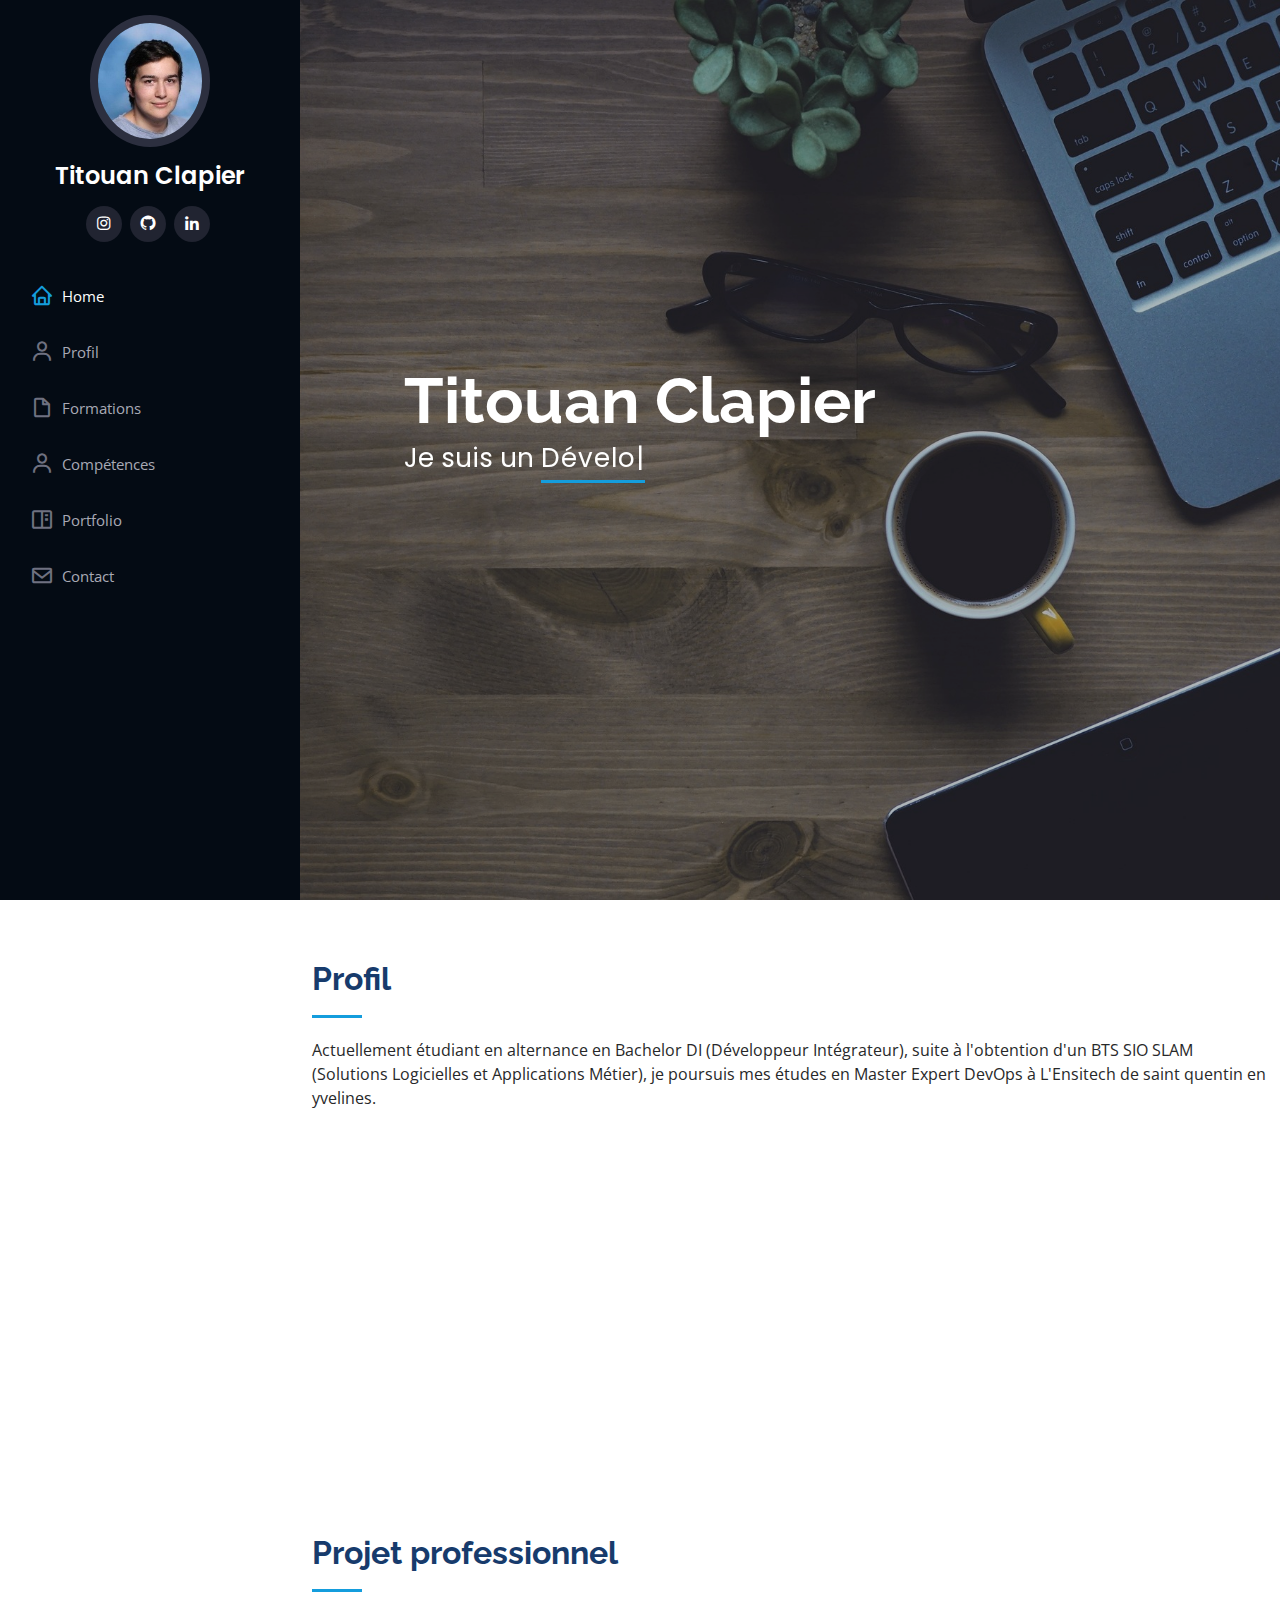
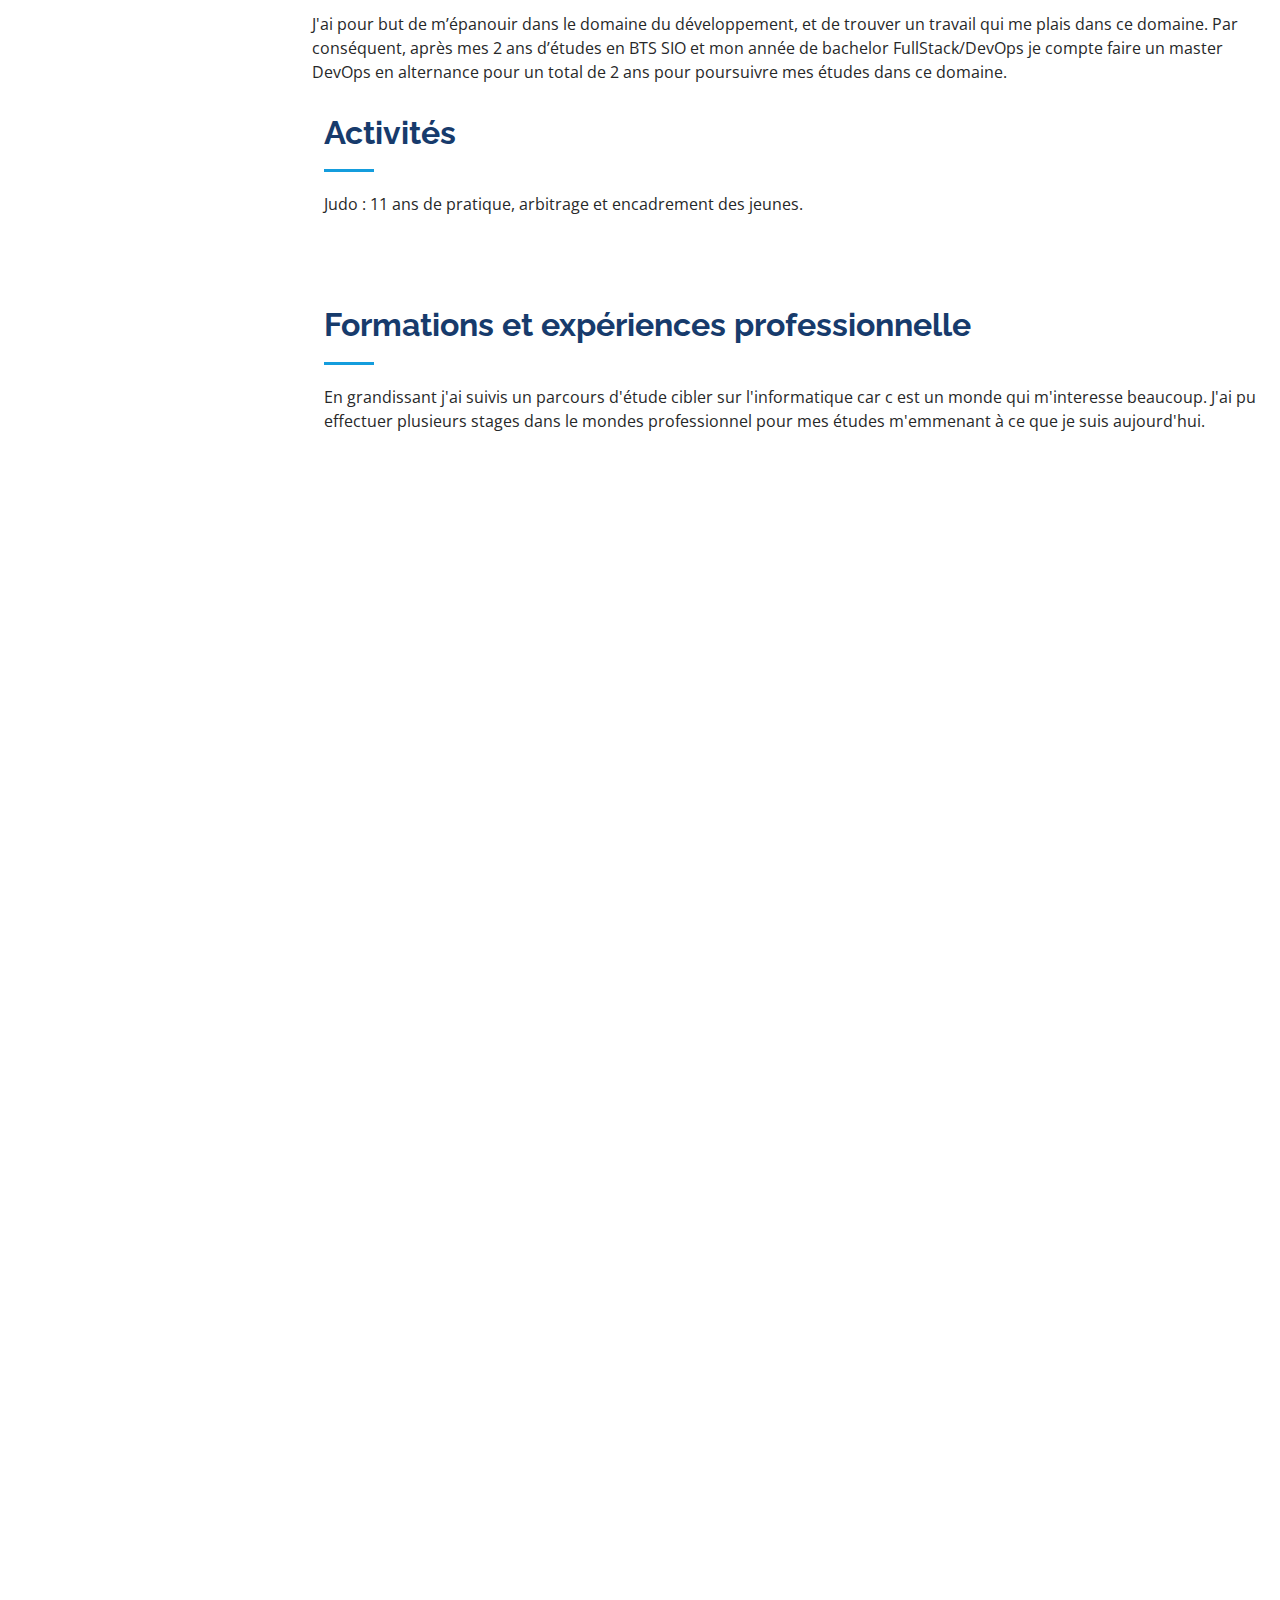
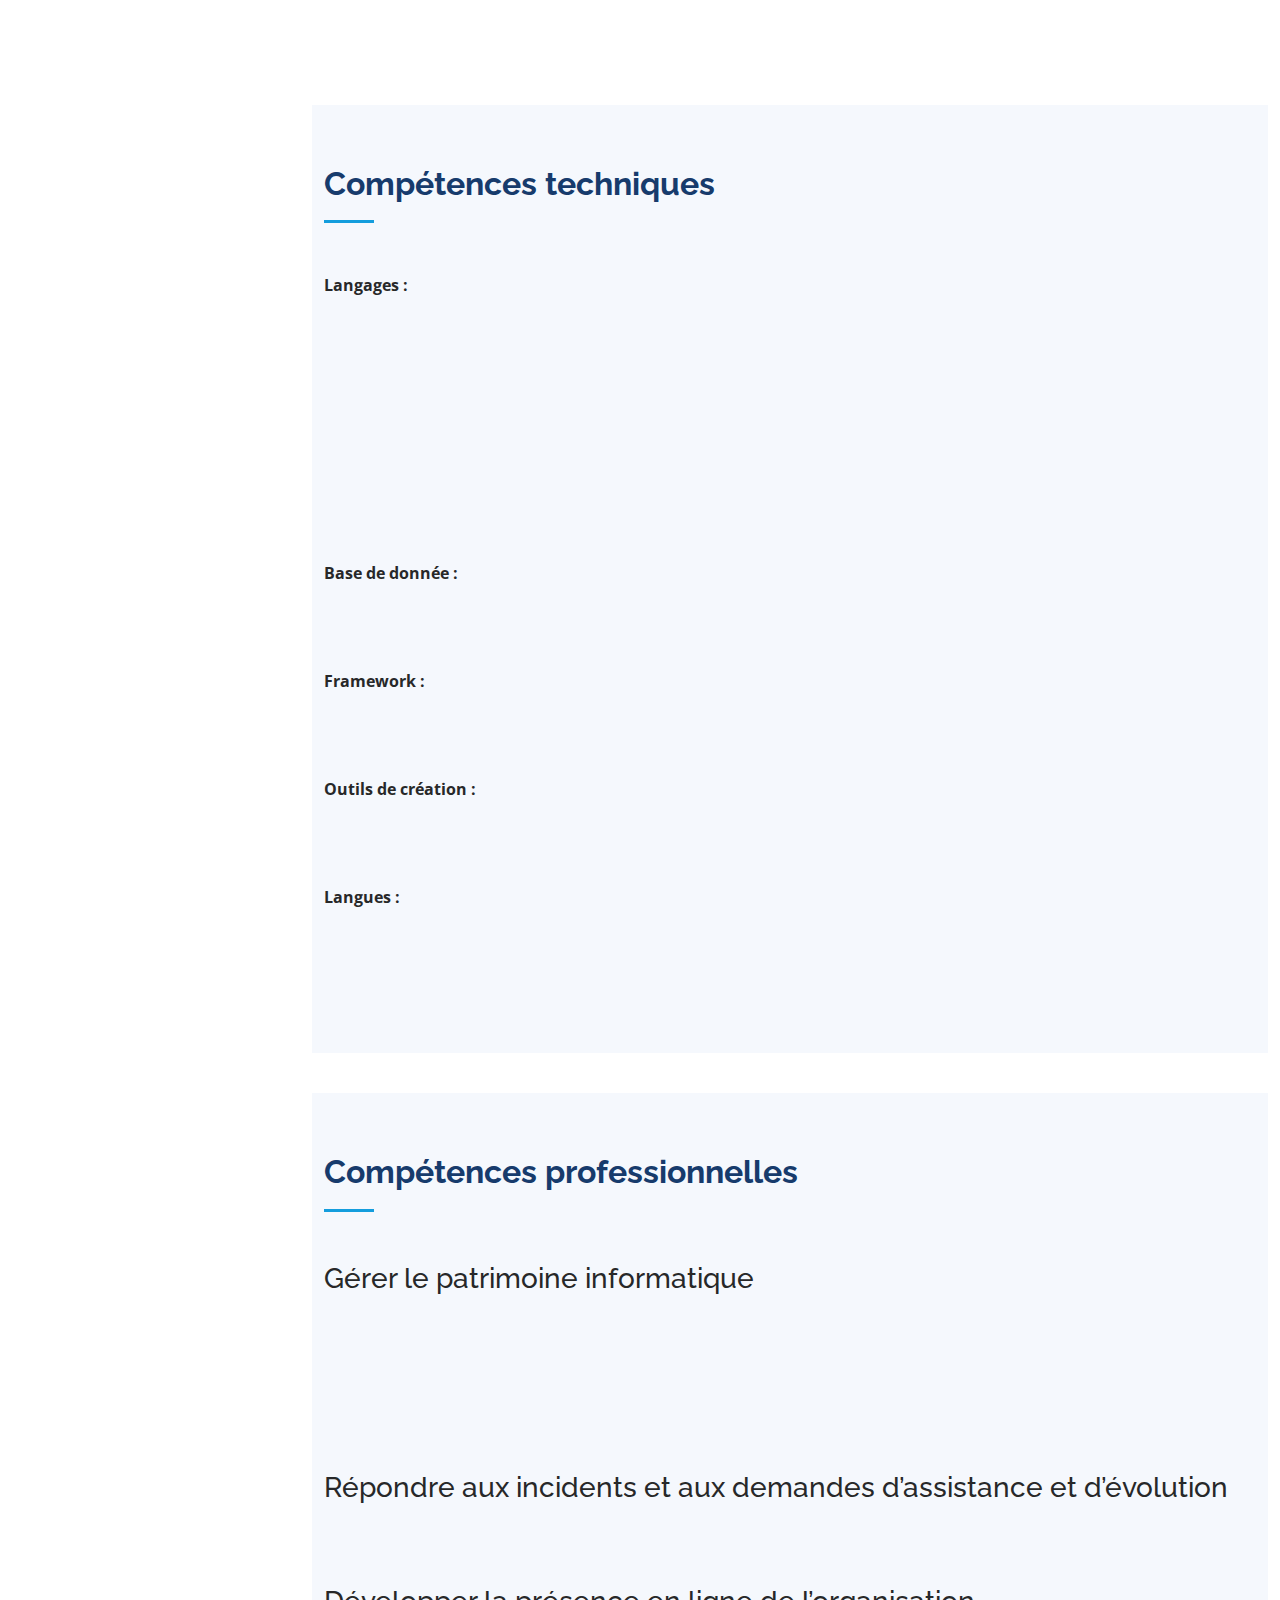
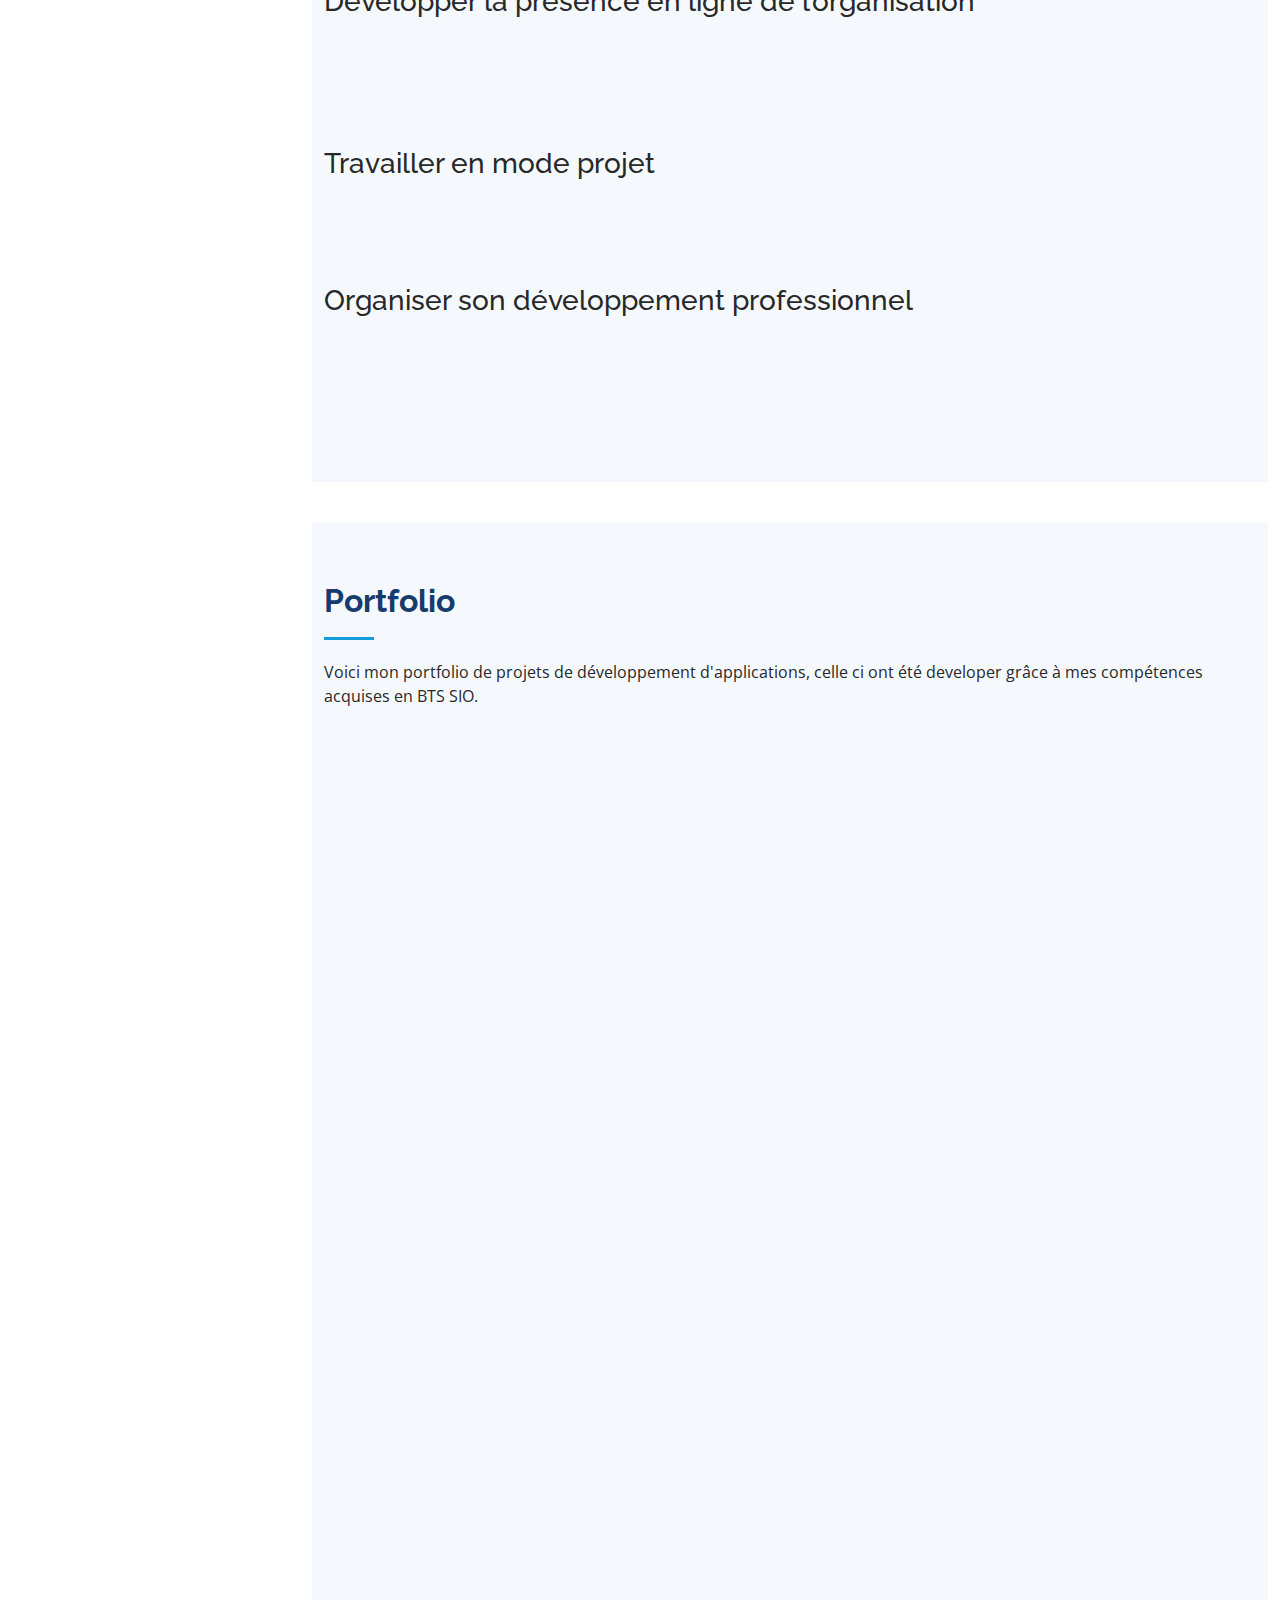
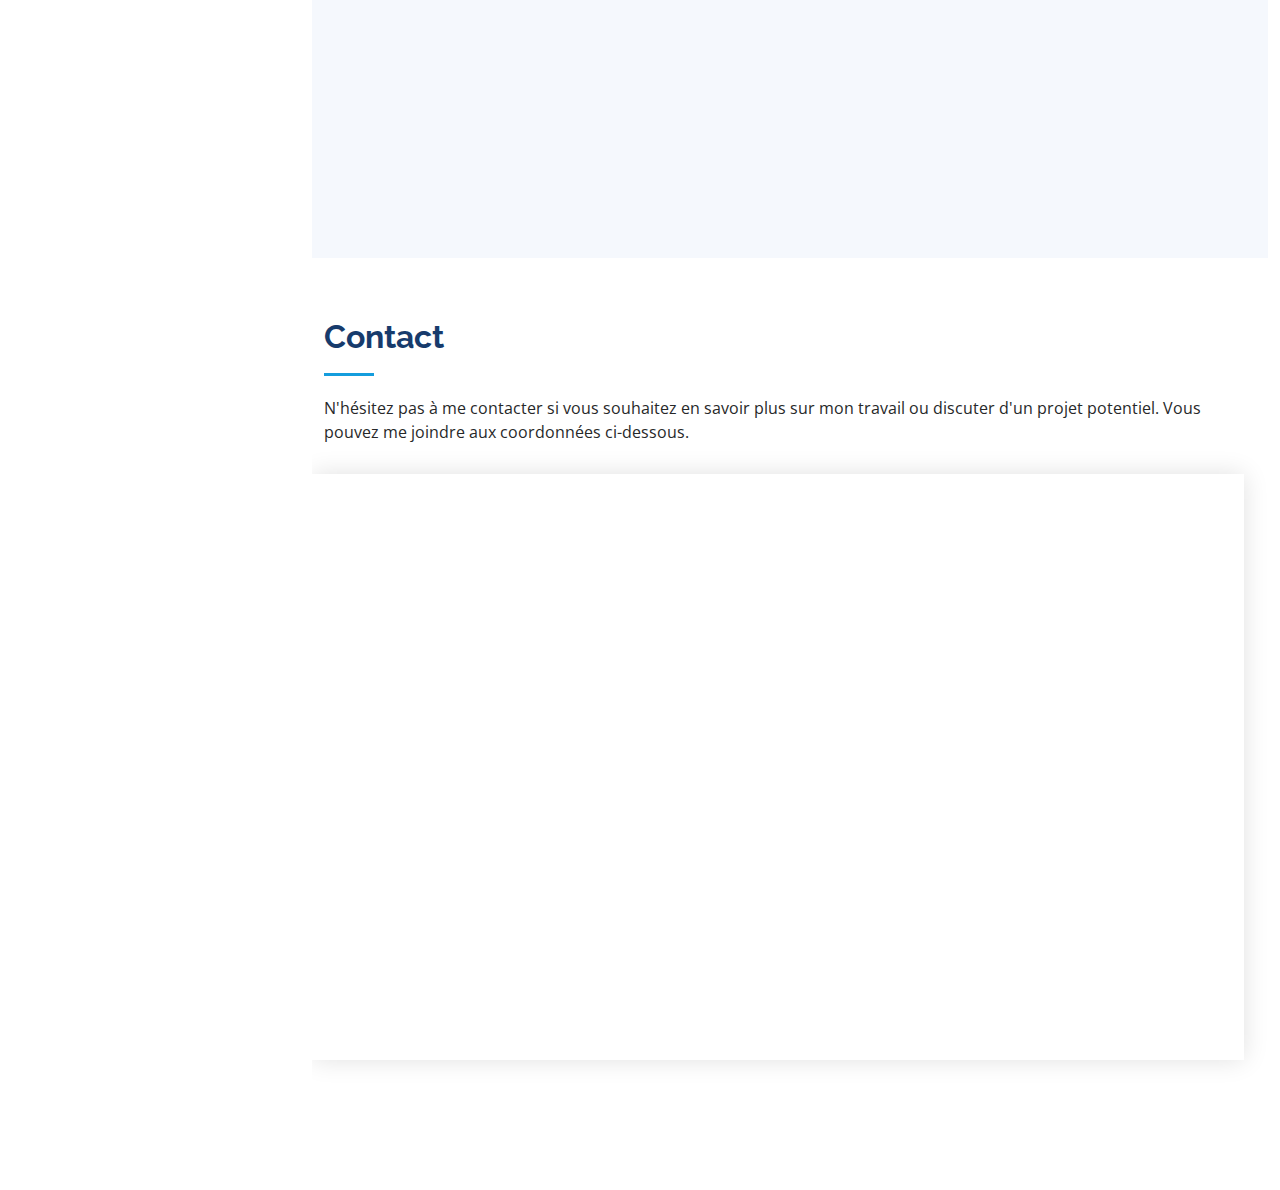
==== index.html @ 77b2ce44 "Modif 2024" ====
<!DOCTYPE html>
<html lang="en">

<head>
    <meta charset="utf-8">
    <meta content="width=device-width, initial-scale=1.0" name="viewport">

    <title>iPortfolio Bootstrap Template - Index</title>
    <meta content="" name="description">
    <meta content="" name="keywords">

    <!-- Favicons -->
    <link href="assets/img/favicon.png" rel="icon">
    <link href="assets/img/apple-touch-icon.png" rel="apple-touch-icon">

    <!-- Google Fonts -->
    <link
        href="https://fonts.googleapis.com/css?family=Open+Sans:300,300i,400,400i,600,600i,700,700i|Raleway:300,300i,400,400i,500,500i,600,600i,700,700i|Poppins:300,300i,400,400i,500,500i,600,600i,700,700i"
        rel="stylesheet">

    <!-- Vendor CSS Files -->
    <link href="assets/vendor/aos/aos.css" rel="stylesheet">
    <link href="assets/vendor/bootstrap/css/bootstrap.min.css" rel="stylesheet">
    <link href="assets/vendor/bootstrap-icons/bootstrap-icons.css" rel="stylesheet">
    <link href="assets/vendor/boxicons/css/boxicons.min.css" rel="stylesheet">
    <link href="assets/vendor/glightbox/css/glightbox.min.css" rel="stylesheet">
    <link href="assets/vendor/swiper/swiper-bundle.min.css" rel="stylesheet">

    <!-- Template Main CSS File -->
    <link href="assets/css/style.css" rel="stylesheet">

</head>

<body>

    <!-- ======= Mobile nav toggle button ======= -->
    <i class="bi bi-list mobile-nav-toggle d-xl-none"></i>

    <!-- ======= Header ======= -->
    <header id="header">
        <div class="d-flex flex-column">

            <div class="profile">
                <img src="assets/img/profile-img.jpg" alt="" class="img-fluid rounded-circle">
                <h1 class="text-light"><a href="index.html">Titouan Clapier</a></h1>
                <div class="social-links mt-3 text-center">


                    <a href="https://instagram.com/titouan_clapier?igshid=ZDdkNTZiNTM=" target="_blank"
                        class="instagram"><i class="bx bxl-instagram"></i></a>
                    <a href="https://github.com/TitouanClapier/" target="_blank" class="github"><i
                            class="bx bxl-github"></i></a>
                    <a href="https://www.linkedin.com/in/titouan-clapier-07048a220/" target="_blank" class="linkedin"><i
                            class="bx bxl-linkedin"></i></a>
                </div>
            </div>

            <nav id="navbar" class="nav-menu navbar">
                <ul>
                    <li><a href="#hero" class="nav-link scrollto active"><i class="bx bx-home"></i>
                            <span>Home</span></a></li>
                    <li><a href="#about" class="nav-link scrollto"><i class="bx bx-user"></i> <span>Profil</span></a>
                    </li>
                    <!--<li><a href="#skills" class="nav-link scrollto"><i class="bx bx-user"></i> <span>Compétences informatique</span></a>
                    </li>-->

                    <li><a href="#resume" class="nav-link scrollto"><i class="bx bx-file-blank"></i>
                            <span>Formations</span></a></li>
                    <li><a href="#skills2" class="nav-link scrollto"><i class="bx bx-user"></i>
                            <span>Compétences</span></a>
                    <li><a href="#portfolio" class="nav-link scrollto"><i class="bx bx-book-content"></i>
                            <span>Portfolio</span></a></li>

                    </li>
                    <!-- <li><a href="#services" class="nav-link scrollto"><i class="bx bx-server"></i> <span>Services</span></a></li> -->
                    <li><a href="#contact" class="nav-link scrollto"><i class="bx bx-envelope"></i>
                            <span>Contact</span></a></li>
                </ul>
            </nav><!-- .nav-menu -->
        </div>
    </header><!-- End Header -->

    <!-- ======= Hero Section ======= -->
    <section id="hero" class="d-flex flex-column justify-content-center align-items-center">
        <div class="hero-container" data-aos="fade-in">
            <h1>Titouan Clapier</h1>
            <p>Je suis un <span class="typed" data-typed-items="Développeur, Travailleur, Joueur"></span></p>
        </div>
    </section><!-- End Hero -->

    <main id="main">

        <!-- ======= About Section ======= -->
        <section id="about" class="about">
            <div class="container">

                <div class="section-title">
                    <h2>Profil</h2>
                    <p>
                        Actuellement étudiant en alternance en Bachelor DI (Développeur Intégrateur),
                        suite à l'obtention d'un BTS SIO SLAM (Solutions Logicielles et Applications Métier),
                        je poursuis mes études en Master Expert DevOps à L'Ensitech de saint quentin en yvelines.
                    </p>
                </div>

                <div class="row">
                    <div class="col-lg-4" data-aos="fade-right">
                        <img src="assets/img/profile-img.jpg" class="img-fluid" alt="" width="300" height="300">
                    </div>
                    <div class="col-lg-8 pt-4 pt-lg-0 content" data-aos="fade-left">
                        <h3>Développeur.</h3>
                        <p class="fst-italic">


                            Organisé, Assidu,
                            Passionné, Créatif,
                            Motivé

                        </p>
                        <div class="row">
                            <div class="col-lg-7">
                                <ul>
                                    <li><i class="bi bi-chevron-right"></i> <strong>Age:</strong> <span>19</span></li>
                                    <li><i class="bi bi-chevron-right"></i> <strong>Diplôme:</strong> <span>Baccalauréat
                                            General options: NSI,PC </span></li>
                                    <li><i class="bi bi-chevron-right"></i> <strong>Diplôme en formation:</strong>
                                        <span>BTS SIO option: SLAM </span>
                                    </li>
                                    <li><i class="bi bi-chevron-right"></i> <strong>Email:</strong> <a
                                            href="mailto:titouan@clapier.com">titouan@clapier.com</a></li>
                                    <!--<li><i class="bi bi-chevron-right"></i> <strong>Freelance:</strong> <span>Available</span></li>-->
                                </ul>
                            </div>
                        </div>
                    </div>
                </div>

            </div>
        </section><!-- End About Section -->

        <div class="container">

            <div class="section-title">
                <h2>Projet professionnel</h2>
                <p>
                    J'ai pour but de m’épanouir dans
                    le domaine du développement, et de trouver un travail qui me plais dans ce domaine.
                    Par conséquent,
                    après mes 2 ans d’études en BTS SIO et mon année de bachelor FullStack/DevOps
                    je compte faire un master DevOps
                    en alternance pour un total de 2 ans pour poursuivre mes études dans ce domaine.
                </p>
            </div>

            <div class="container">

                <div class="section-title">
                    <h2>Activités</h2>
                    <p>
                        Judo : 11 ans de pratique, arbitrage et encadrement des jeunes. <br>
                        <!--Jeux-Vidéos : 12 ans de pratique.-->
                    </p>
                </div>

            </div>

            <!-- ======= Resume Section ======= -->
            <section id="resume" class="resume">
                <div class="container">

                    <div class="section-title">
                        <h2>Formations et expériences professionnelle</h2>
                        <p>En grandissant j'ai suivis un parcours d'étude cibler sur l'informatique car c est un
                            monde qui m'interesse beaucoup. J'ai pu effectuer
                            plusieurs stages dans le mondes professionnel pour mes études m'emmenant à ce que je
                            suis
                            aujourd'hui.</p>
                    </div>

                    <div class="row">
                        <div class="col-lg-6" data-aos="fade-up">

                            <h3 class="resume-title">Formation</h3>
                            <div class="resume-item">
                                <h4>BAC Général </h4>
                                <h5>Septembre 2019 / Juin 2021</h5>
                                <p><em>Lycée de Villaroy, Guyancourt, Yvelines</em></p>
                                <p>
                                    Spécialités:<br>
                                    Numérique et Science de l’Informatique<br>
                                    Physique-Chimie<br>
                                    Mathématiques
                                </p>
                            </div>
                            <div class="resume-item">
                                <h4>BTS SIO Services informatiques aux organisations </h4>
                                <h5>2eme année, Septembre 2021 / Juin 2023</h5>
                                <p><em>Lycée Fulbert, Chartres</em></p>
                                <p>
                                    Option SLAM solutions logicielles et applications métiers
                                    <br> Développement d’applications
                                    <br> Maintenance de programmes applicatifs
                                    <br> Gestion de projet
                                </p>
                            </div>

                            <div class="resume-item">
                                <h4>Bachelor DI (développeur integrateur)</h4>
                                <h5>Septembre 2023 / Juin 2024</h5>
                                <p><em>Ensitech, saint quentin en yvelines</em></p>
                                <p>
                                    Option FullStack et DevOps
                                    <br>Développement d’applications orientées objet
                                    <br>Conception et modélisation de données
                                    <br>Architecture logicielle
                                    <br>Support et maintenance
                                    <br>Gestion de projet (méthode agile/Scrum)
                                    <br>Gestion collaborative (Git)
                                </p>
                            </div>

                            <div class="resume-item">
                                <h4>Certification PIX </h4>
                                <h5>11 Juin 2021</h5>
                                <p>Compétence numérique niveaux lycée, score : 227.</p>
                                <h5>3 mars 2023</h5>
                                <p>Compétence numérique niveaux BTS, score : 441.</p>
                            </div>

                            <div class="resume-item">
                                <h4>TOEIC </h4>
                                <h5>Mai 2023</h5>
                                <p>Niveau B1, score : 625.</p>
                            </div>
                        </div>
                        <div class="col-lg-6" data-aos="fade-up" data-aos-delay="100">
                            <h3 class="resume-title">Experience professionnel</h3>
                            <div class="resume-item">
                                <h4>Antéor</h4>
                                <h5>
                                    Informatique industrielle — Technicien
                                    juin/juillet 2018, Juin/Juillet 2019, Juin / Août 2021
                                </h5>

                                <ul>
                                    <li>Assemblage et maintenance d’ordinateurs industriels</li>
                                    <li>Installation/flashage de système d'exploitation</li>
                                    <li>Réception et expédition de marchandises, gestion de stocks</li>
                                </ul>
                            </div>

                            <div class="resume-item">
                                <h4>Rubbix</h4>
                                <h5>Agence digitale — Stagiaire, Juin / Juillet 2022 </h5>

                                <ul>
                                    <li>Création de site vitrines sous WordPress</li>
                                    <li>Création de sites d'e-commerces avec PrestaShop</li>
                                </ul>
                            </div>
                            <div class="resume-item">
                                <h4>Conseil dept. d’Eure-et-Loir</h4>
                                <h5>DSI — Stagiaire, Janvier / Février 2023</h5>
                                <ul>
                                    <li>
                                        Développement d’une application PHP/MySQL de gestion de parcs de photocopieuses
                                    </li>
                                    <li>POO avec Architecture MVC</li>
                                    <li>Utilisation de BootStrap / Symfony - Twig</li>
                                </ul>
                            </div>
                            <div class="resume-item">
                                <h4>Arkance systems</h4>
                                <h5>Développeur - Alternant, Septembre / Août 2023/2024</h5>
                                <ul>
                                    <li>Gestion et versionnage de projet via Azure DevOps</li>
                                    <li>Mise à jour d’application/plugin métier AutoCad</li>
                                    <li>Recherche et rédaction de documentation</li>
                                    <li>Migration de bases de données</li>
                                    <li>Développement d’une application statistique utilisant les API AutoDesk pour optimiser les licences.</li>
                                    <li>Estimation des projets</li>
                                    <li>Recherche et tests de nouvelles technologies</li>
                                </ul>
                            </div>
                        </div>
                    </div>

                </div>
            </section><!-- End Resume Section -->
            <!-- ======= Skills Section ======= -->
            <section id="skills" class="skills section-bg">
                <div class="container">

                    <div class="section-title">
                        <h2>Compétences techniques</h2>
                        <p></p>
                    </div>
                    <strong>Langages :</strong> <br><br>
                    <div class="row skills-content">

                        <div class="col-lg-6" data-aos="fade-up">

                            <div class="progress">
                                <span class="skill">HTML <i class="val">85%</i></span>
                                <div class="progress-bar-wrap">
                                    <div class="progress-bar" role="progressbar" aria-valuenow="80" aria-valuemin="0"
                                        aria-valuemax="100">
                                    </div>
                                </div>
                            </div>

                            <div class="progress">
                                <span class="skill">CSS <i class="val">70%</i></span>
                                <div class="progress-bar-wrap">
                                    <div class="progress-bar" role="progressbar" aria-valuenow="70" aria-valuemin="0"
                                        aria-valuemax="100">
                                    </div>
                                </div>
                            </div>

                            <div class="progress">
                                <span class="skill">JavaScript <i class="val">65%</i></span>
                                <div class="progress-bar-wrap">
                                    <div class="progress-bar" role="progressbar" aria-valuenow="65" aria-valuemin="0"
                                        aria-valuemax="100">
                                    </div>
                                </div>
                            </div>

                            <div class="progress">
                                <span class="skill">Java <i class="val">55%</i></span>
                                <div class="progress-bar-wrap">
                                    <div class="progress-bar" role="progressbar" aria-valuenow="55" aria-valuemin="0"
                                        aria-valuemax="100">
                                    </div>
                                </div>
                            </div>

                        </div>

                        <div class="col-lg-6" data-aos="fade-up" data-aos-delay="100">

                            <div class="progress">
                                <span class="skill">PHP <i class="val">85%</i></span>
                                <div class="progress-bar-wrap">
                                    <div class="progress-bar" role="progressbar" aria-valuenow="85" aria-valuemin="0"
                                        aria-valuemax="100">
                                    </div>
                                </div>
                            </div>

                            <div class="progress">
                                <span class="skill">C# <i class="val">70%</i></span>
                                <div class="progress-bar-wrap">
                                    <div class="progress-bar" role="progressbar" aria-valuenow="70" aria-valuemin="0"
                                        aria-valuemax="100">
                                    </div>
                                </div>
                            </div>

                            <div class="progress">
                                <span class="skill">Python <i class="val">75%</i></span>
                                <div class="progress-bar-wrap">
                                    <div class="progress-bar" role="progressbar" aria-valuenow="75" aria-valuemin="0"
                                        aria-valuemax="100">
                                    </div>
                                </div>
                            </div>

                        </div>

                    </div>
                    <strong>Base de donnée :</strong> <br><br>
                    <div class="row skills-content">

                        <div class="col-lg-6" data-aos="fade-up">

                            <div class="progress">
                                <span class="skill">SQL <i class="val">85%</i></span>
                                <div class="progress-bar-wrap">
                                    <div class="progress-bar" role="progressbar" aria-valuenow="85" aria-valuemin="0"
                                        aria-valuemax="100">
                                    </div>
                                </div>
                            </div>
                        </div>

                    </div>
                    <strong>Framework : </strong><br><br>

                    <div class="row skills-content">

                        <div class="col-lg-6" data-aos="fade-up">
                            <div class="progress">
                                <span class="skill">Symfony <i class="val">65%</i></span>
                                <div class="progress-bar-wrap">
                                    <div class="progress-bar" role="progressbar" aria-valuenow=" 65" aria-valuemin="0"
                                        aria-valuemax="100">
                                    </div>
                                </div>
                            </div>

                        </div>

                        <div class="col-lg-6" data-aos="fade-up" data-aos-delay="100">
                            <div class="progress">
                                <span class="skill">Bootstrap <i class="val">85%</i></span>
                                <div class="progress-bar-wrap">
                                    <div class="progress-bar" role="progressbar" aria-valuenow="85" aria-valuemin="0"
                                        aria-valuemax="100">
                                    </div>
                                </div>
                            </div>
                        </div>
                    </div>

                    <strong>Outils de création : </strong><br><br>

                    <div class="row skills-content">

                        <div class="col-lg-6" data-aos="fade-up">
                            <div class="progress">
                                <span class="skill">Wordpress <i class="val">75%</i></span>
                                <div class="progress-bar-wrap">
                                    <div class="progress-bar" role="progressbar" aria-valuenow="75" aria-valuemin="0"
                                        aria-valuemax="100">
                                    </div>
                                </div>
                            </div>

                        </div>

                        <div class="col-lg-6" data-aos="fade-up" data-aos-delay="100">
                            <div class="progress">
                                <span class="skill">Prestashop <i class="val">60%</i></span>
                                <div class="progress-bar-wrap">
                                    <div class="progress-bar" role="progressbar" aria-valuenow="60" aria-valuemin="0"
                                        aria-valuemax="100">
                                    </div>
                                </div>
                            </div>
                        </div>
                    </div>

                    <strong>Langues : </strong><br><br>

                    <div class="row skills-content">

                        <div class="col-lg-6" data-aos="fade-up">
                            <div class="progress">
                                <span class="skill">Anglais B2 <i class="val">75%</i></span>
                                <div class="progress-bar-wrap">
                                    <div class="progress-bar" role="progressbar" aria-valuenow="75" aria-valuemin="0"
                                        aria-valuemax="100">
                                    </div>
                                </div>
                            </div>

                        </div>

                        <div class="col-lg-6" data-aos="fade-up" data-aos-delay="100">
                            <div class="progress">
                                <span class="skill">Espagnol A1 <i class="val">10%</i></span>
                                <div class="progress-bar-wrap">
                                    <div class="progress-bar" role="progressbar" aria-valuenow="10" aria-valuemin="0"
                                        aria-valuemax="100">
                                    </div>
                                </div>
                            </div>
                        </div>
                    </div>

                </div>
            </section>
            <!-- End Skills2 Section -->
            <p><br></p>
            <!-- ======= Skills2 Section ======= -->
            <section id="skills2" class="skills2 section-bg">
                <div class="container">

                    <div class="section-title">
                        <h2>Compétences professionnelles</h2>

                    </div>

                    <h3 class="resume-title">Gérer le patrimoine informatique</h3>
                    <div class="row">

                        <div class="col-lg-12" data-aos="fade-up" data-aos-delay="100">
                            <div class="resume-item">
                                ▸Recenser et identifier les ressources numériques
                                <br>▸Exploiter des référentiels, normes et standards adoptés par le prestataire
                                informatique
                                <br>▸Mettre en place et vérifier les niveaux d’habilitation associés à un service
                                <br>▸Vérifier les conditions de la continuité d’un service informatique
                                <br>▸Gérer des sauvegardes
                                <br>▸Vérifier le respect des règles d’utilisation des ressources numériques
                                <br>
                            </div>
                        </div>
                    </div>
                    <br>
                    <h3 class="resume-title">Répondre aux incidents et aux demandes d’assistance et d’évolution</h3>
                    <div class="row">

                        <div class="col-lg-12" data-aos="fade-up" data-aos-delay="100">
                            <div class="resume-item">
                                ▸Collecter, suivre et orienter des demandes
                                <br>▸Traiter des demandes concernant les applications
                                <br>
                            </div>
                        </div>
                    </div>
                    <br>
                    <h3 class="resume-title">Développer la présence en ligne de l’organisation</h3>
                    <div class="row">

                        <div class="col-lg-12" data-aos="fade-up" data-aos-delay="100">
                            <div class="resume-item">
                                ▸Participer à la valorisation de l’image de l’organisation sur les médias numériques en
                                tenant compte du cadre juridique et des enjeux économiques
                                <br> ▸Référencer les services en ligne de l’organisation et mesurer leur visibilité.
                                <br> ▸Participer à l’évolution d’un site Web exploitant les données de l’organisation.
                                <br>
                            </div>
                        </div>
                    </div>
                    <br>
                    <h3 class="resume-title">Travailler en mode projet</h3>
                    <div class="row">

                        <div class="col-lg-12" data-aos="fade-up" data-aos-delay="100">
                            <div class="resume-item">
                                ▸Analyser les objectifs et les modalités d’organisation d’un projet
                                <br> ▸Planifier les activités
                                <br> ▸Évaluer les indicateurs de suivi d’un projet et analyser les écarts
                                <br>
                            </div>
                        </div>
                    </div>
                    <br>
                    <h3 class="resume-title">Organiser son développement professionnel</h3>
                    <div class="row">

                        <div class="col-lg-12" data-aos="fade-up" data-aos-delay="100">
                            <div class="resume-item">
                                ▸Mettre en place son environnement d’apprentissage personnel
                                <br> ▸Mettre en œuvre des outils et stratégies de veille informationnelle
                                <br> ▸Gérer son identité professionnelle
                                <br> ▸Développer son projet professionnel
                                <br>
                            </div>
                        </div>
                    </div>
                </div>
            </section>
            <p><br></p>
            <!-- ======= Portfolio Section ======= -->
            <section id="portfolio" class="portfolio section-bg">
                <div class="container">

                    <div class="section-title">
                        <h2>Portfolio</h2>
                        <p>Voici mon portfolio de projets de développement d'applications,
                            celle ci ont été developer grâce à mes compétences acquises en BTS SIO. </p>
                    </div>

                    <div class="row" data-aos="fade-up">
                        <div class="col-lg-12 d-flex justify-content-center">
                            <ul id="portfolio-flters">
                                <li data-filter="*" class="filter-active">All</li>
                                <li data-filter=".filter-app">App</li>
                                <li data-filter=".filter-wordpress">Wordpress</li>
                                <li data-filter=".filter-web">Web</li>
                            </ul>
                        </div>
                    </div>

                    <div class="row portfolio-container" data-aos="fade-up" data-aos-delay="100">

                        <div class="col-lg-4 col-md-6 portfolio-item filter-wordpress">
                            <div class="portfolio-wrap">
                                <img src="assets/img/portfolio/portfolio-4.jpg" class="img-fluid" alt="">
                                <div class="portfolio-links">
                                    <a href="assets/img/portfolio/portfolio-4.jpg" data-gallery="portfolioGallery"
                                        class="portfolio-lightbox" title="Uppernoir"><i class="bx bx-plus"></i></a>
                                    <a href="portfolio-details4.html" title="More Details"><i
                                            class="bx bx-link"></i></a>
                                </div>
                            </div>
                        </div>
                        <div class="col-lg-4 col-md-6 portfolio-item filter-web">
                            <div class="portfolio-wrap">
                                <img src="assets/img/portfolio/portfolio-1.jpg" class="img-fluid" alt="">
                                <div class="portfolio-links">
                                    <a href="assets/img/portfolio/portfolio-1.jpg" data-gallery="portfolioGallery"
                                        class="portfolio-lightbox" title="SportLudique"><i class="bx bx-plus"></i></a>
                                    <a href="portfolio-details1.html" title="More Details"><i
                                            class="bx bx-link"></i></a>
                                </div>
                            </div>
                        </div>

                        <div class="col-lg-4 col-md-6 portfolio-item filter-app">
                            <div class="portfolio-wrap">
                                <img src="assets/img/portfolio/portfolio-2.jpg" class="img-fluid" alt="">
                                <div class="portfolio-links">
                                    <a href="assets/img/portfolio/portfolio-2.jpg" data-gallery="portfolioGallery"
                                        class="portfolio-lightbox" title="Autofact"><i class="bx bx-plus"></i></a>
                                    <a href="portfolio-details2.html" title="More Details"><i
                                            class="bx bx-link"></i></a>
                                </div>
                            </div>
                        </div>

                        <div class="col-lg-4 col-md-6 portfolio-item filter-web">
                            <div class="portfolio-wrap">
                                <img src="assets/img/portfolio/portfolio-3.jpg" class="img-fluid" alt="">
                                <div class="portfolio-links">
                                    <a href="assets/img/portfolio/portfolio-3.jpg" data-gallery="portfolioGallery"
                                        class="portfolio-lightbox" title="Copieurs"><i class="bx bx-plus"></i></a>
                                    <a href="portfolio-details3.html" title="More Details"><i
                                            class="bx bx-link"></i></a>
                                </div>
                            </div>
                        </div>



                            <div class="col-lg-4 col-md-6 portfolio-item filter-wordpress">
                                <div class="portfolio-wrap">
                                    <img src="assets/img/portfolio/portfolio-5.jpg" class="img-fluid" alt="">
                                    <div class="portfolio-links">
                                        <a href="assets/img/portfolio/portfolio-5.jpg" data-gallery="portfolioGallery"
                                            class="portfolio-lightbox" title="Lycee saint-charles sainte croix"><i
                                                class="bx bx-plus"></i></a>
                                        <a href="portfolio-details5.html" title="More Details"><i
                                                class="bx bx-link"></i></a>
                                    </div>
                                </div>
                            </div>

                            <div class="col-lg-4 col-md-6 portfolio-item filter-wordpress">
                                <div class="portfolio-wrap">
                                    <img src="assets/img/portfolio/portfolio-6.jpg" class="img-fluid" alt="">
                                    <div class="portfolio-links">
                                        <a href="assets/img/portfolio/portfolio-6.jpg" data-gallery="portfolioGallery"
                                            class="portfolio-lightbox" title="Bain De Mer"><i
                                                class="bx bx-plus"></i></a>
                                        <a href="portfolio-details6.html" title="More Details"><i
                                                class="bx bx-link"></i></a>
                                    </div>
                                </div>
                            </div>

                            <div class="col-lg-4 col-md-6 portfolio-item filter-web">
                                <div class="portfolio-wrap">
                                    <img src="assets/img/portfolio/portfolio-7.jpg" class="img-fluid" alt="">
                                    <div class="portfolio-links">
                                        <a href="assets/img/portfolio/portfolio-7.jpg" data-gallery="portfolioGallery"
                                            class="portfolio-lightbox" title="CyrilDenize"><i
                                                class="bx bx-plus"></i></a>
                                        <a href="portfolio-details7.html" title="More Details"><i
                                                class="bx bx-link"></i></a>
                                    </div>
                                </div>
                            </div>


                    </div>

                </div>
            </section><!-- End Portfolio Section -->

            <!-- ======= Contact Section ======= -->
            <section id="contact" class="contact">
                <div class="container">
                    <div class="section-title">
                        <h2>Contact</h2>
                        <p>N'hésitez pas à me contacter si vous souhaitez en savoir plus sur mon travail ou discuter
                            d'un projet potentiel. Vous pouvez me joindre aux coordonnées ci-dessous.</p>
                    </div>
                    <div class="row info">
                        <div class="col-lg-6" data-aos="fade-up" data-aos-delay="100">
                            <div class="email">
                                <i class="bi bi-envelope"></i>
                                <h4>Email:</h4>
                                <p><a href="mailto:titouan@clapier.com">titouan@clapier.com</a></p>
                            </div>
                            <div class="address">
                                <i class="bi bi-geo-alt"></i>
                                <h4>Localisation:</h4>
                                <p>Magny les Hameaux, 78114</p>
                            </div>
                            <iframe
                                src="https://www.google.com/maps/embed?pb=!1m18!1m12!1m3!1d42100.81891654908!2d2.0143687958040135!3d48.73794324448565!2m3!1f0!2f0!3f0!3m2!1i1024!2i768!4f13.1!3m3!1m2!1s0x47e68054399790a7%3A0x40b82c3688c3d30!2s78114%20Magny-les-Hameaux!5e0!3m2!1sfr!2sfr!4v1679759380703!5m2!1sfr!2sfr"
                                width="400" height="350" style="border:0;" allowfullscreen="" loading="lazy"
                                referrerpolicy="no-referrer-when-downgrade"></iframe>
                        </div>
                        <div class="col-lg-6 d-flex align-items-center justify-content-center" data-aos="fade-up"
                            data-aos-delay="100">
                            <div class="text-center">
                                <style>
                                    img {
                                        max-width: 100%;
                                    }
                                </style>

                                <div style="width: 90%; text-align: center; " class="address">
                                    <i class="bi bi-qr-code-scan"></i>
                                    <h4>Contactez moi via ce qr code:</h4> <br>
                                </div>
                                <div style="width: 100%; text-align: center; ">
                                    <img src="assets/img/portfolio/qrcode_www.linkedin.com.png" alt="">
                                </div>
                            </div>
                        </div>
                    </div>
                </div>
            </section><!-- End Contact Section -->

    </main><!-- End #main -->

    <!-- ======= Footer ======= -->
    <footer id="footer">



        <div class="container">

            <div class="credits">
                <!-- All the links in the footer should remain intact. -->
                <!-- You can delete the links only if you purchased the pro version. -->
                <!-- Licensing information: https://bootstrapmade.com/license/ -->
                <!-- Purchase the pro version with working PHP/AJAX contact form: https://bootstrapmade.com/iportfolio-bootstrap-portfolio-websites-template/ -->

            </div>
        </div>
    </footer><!-- End  Footer -->

    <a href="#" class="back-to-top d-flex align-items-center justify-content-center"><i
            class="bi bi-arrow-up-short"></i></a>

    <!-- Vendor JS Files -->
    <script src="assets/vendor/purecounter/purecounter_vanilla.js"></script>
    <script src="assets/vendor/aos/aos.js"></script>
    <script src="assets/vendor/bootstrap/js/bootstrap.bundle.min.js"></script>
    <script src="assets/vendor/glightbox/js/glightbox.min.js"></script>
    <script src="assets/vendor/isotope-layout/isotope.pkgd.min.js"></script>
    <script src="assets/vendor/swiper/swiper-bundle.min.js"></script>
    <script src="assets/vendor/typed.js/typed.min.js"></script>
    <script src="assets/vendor/waypoints/noframework.waypoints.js"></script>
    <script src="assets/vendor/php-email-form/validate.js"></script>

    <!-- Template Main JS File -->
    <script src="assets/js/main.js"></script>

</body>

</html>
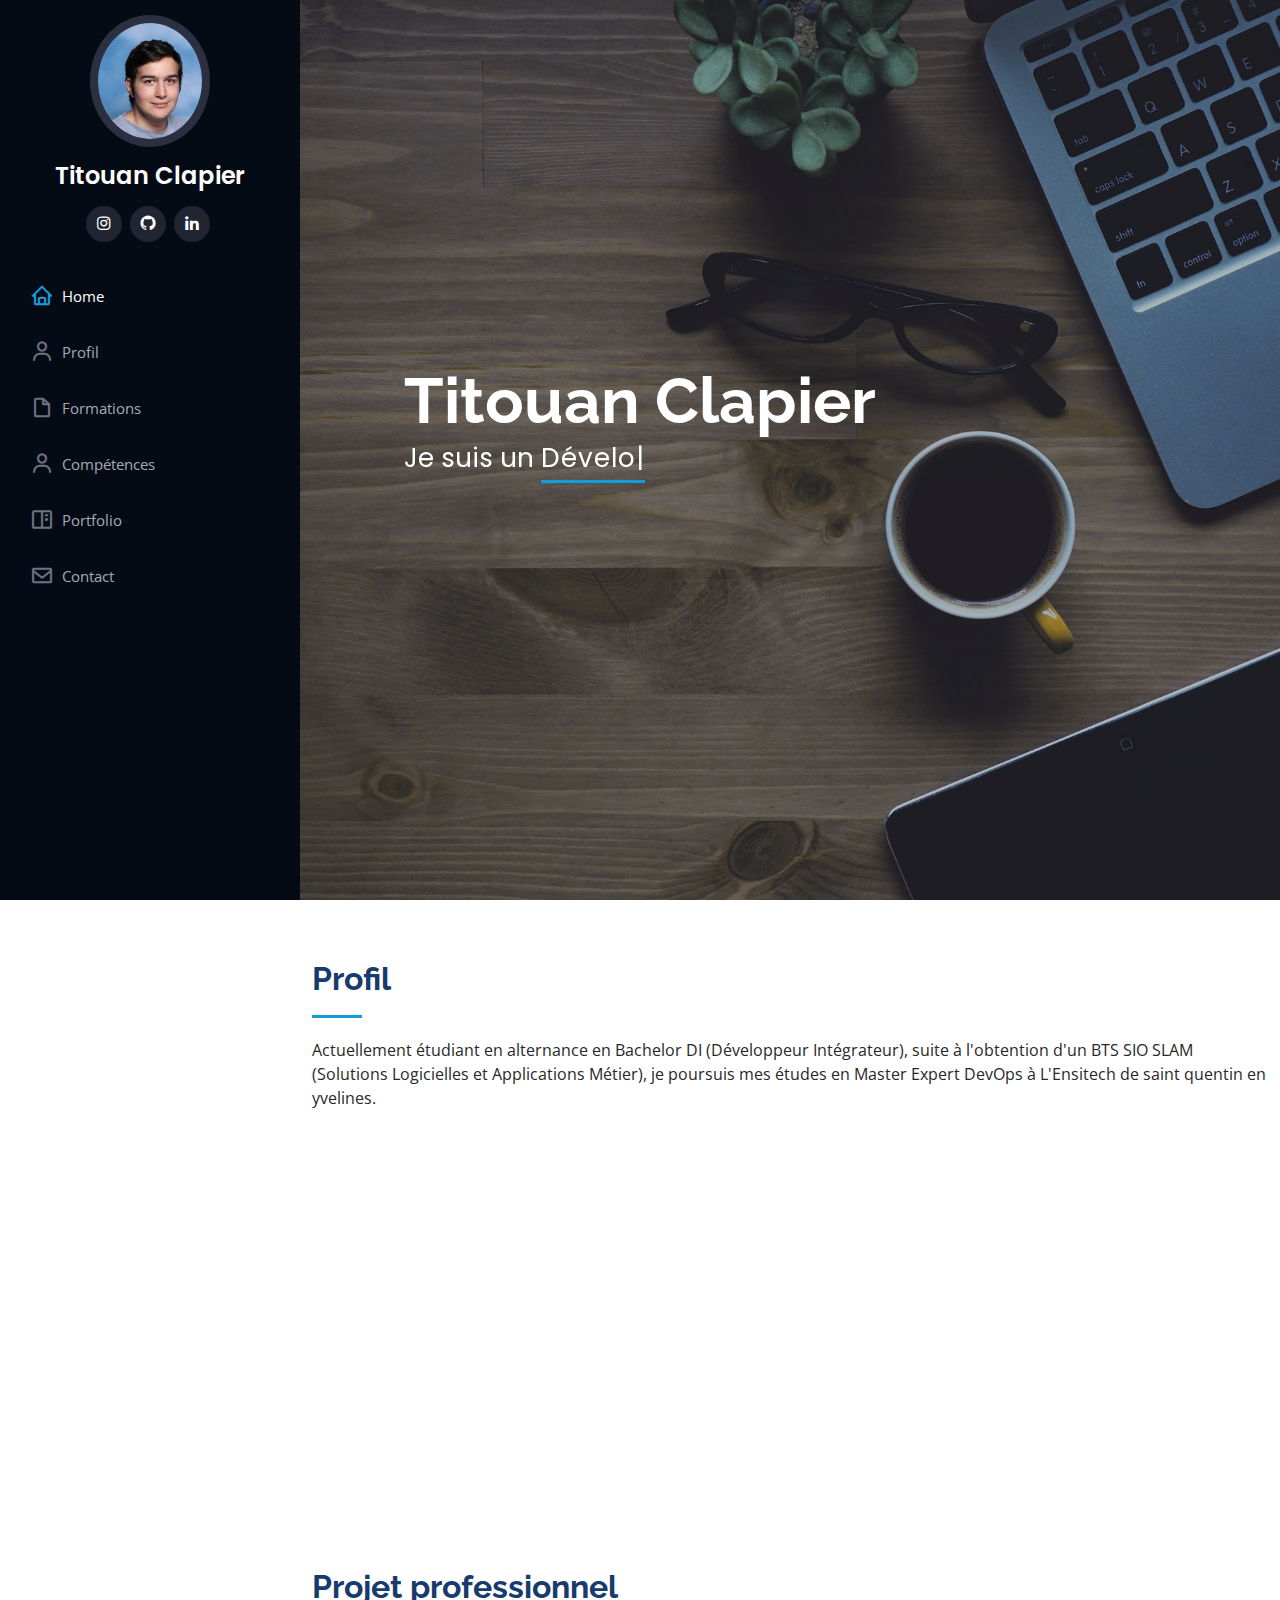
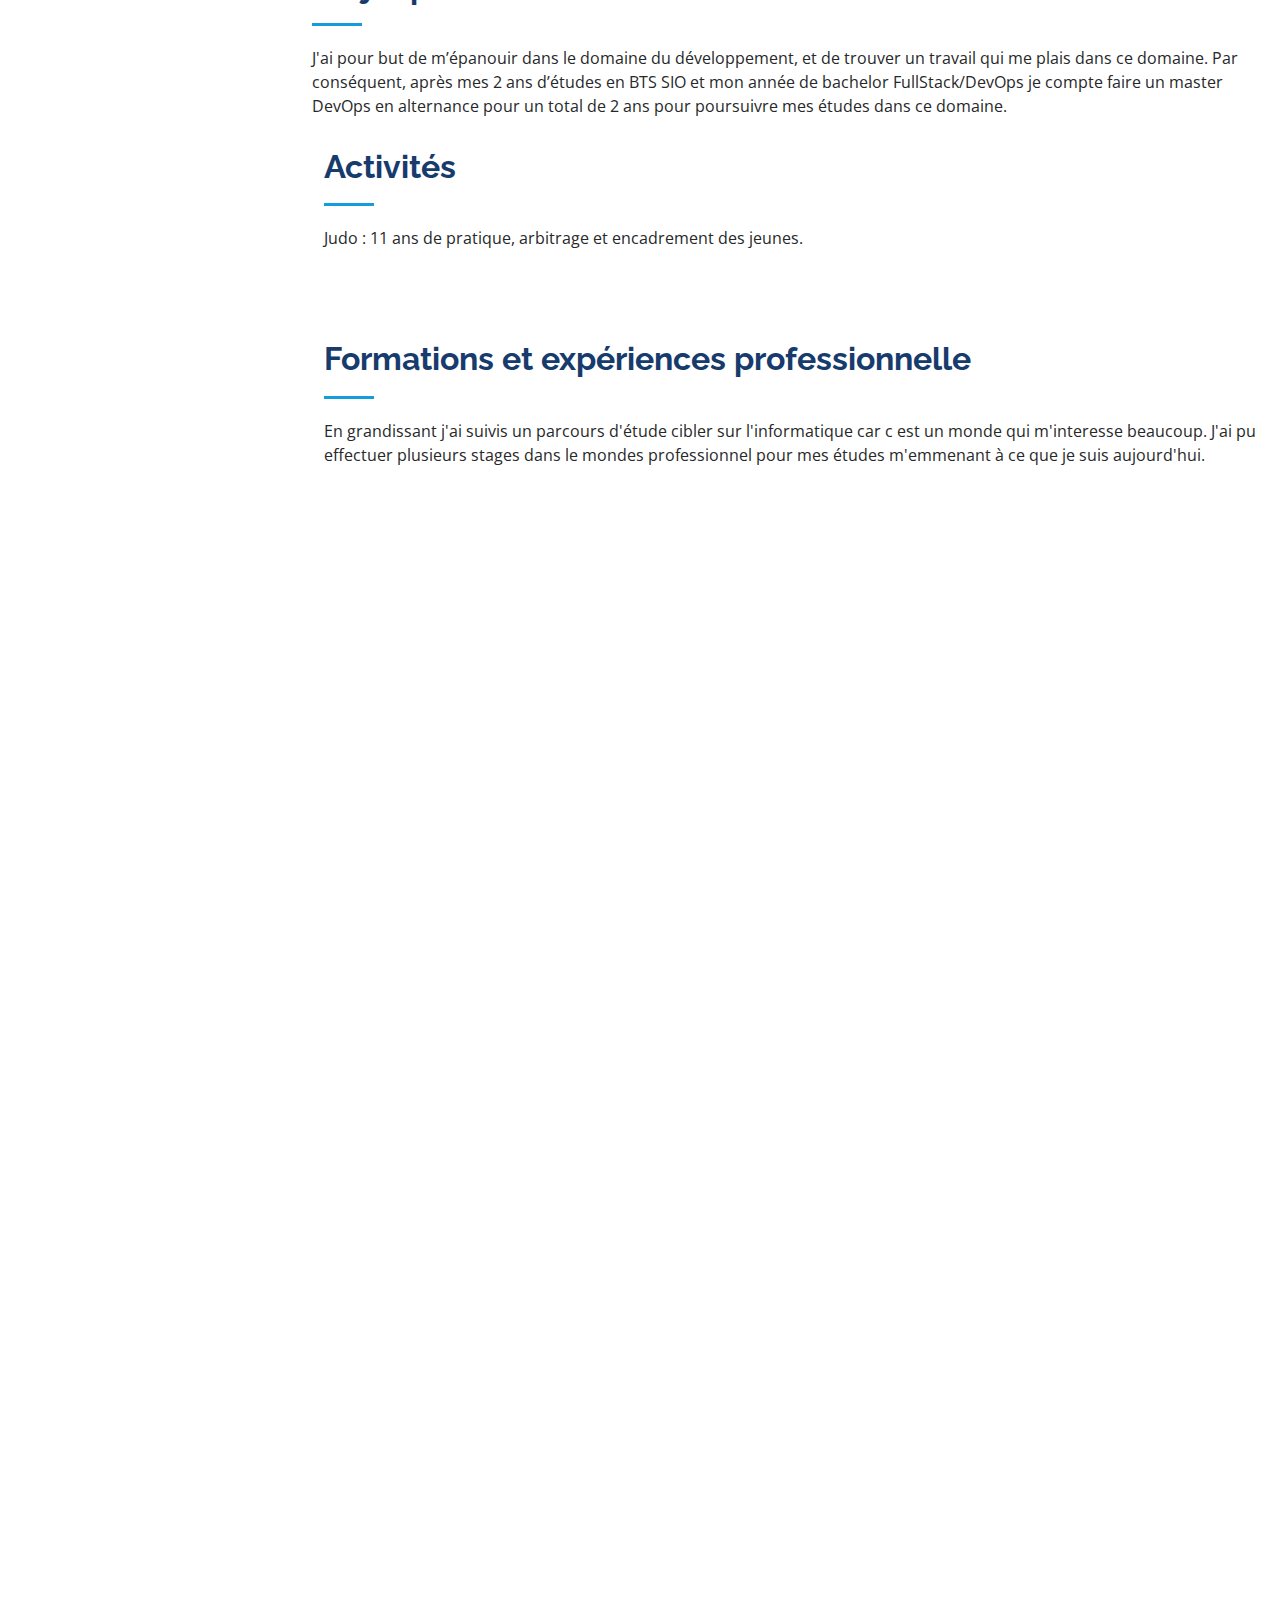
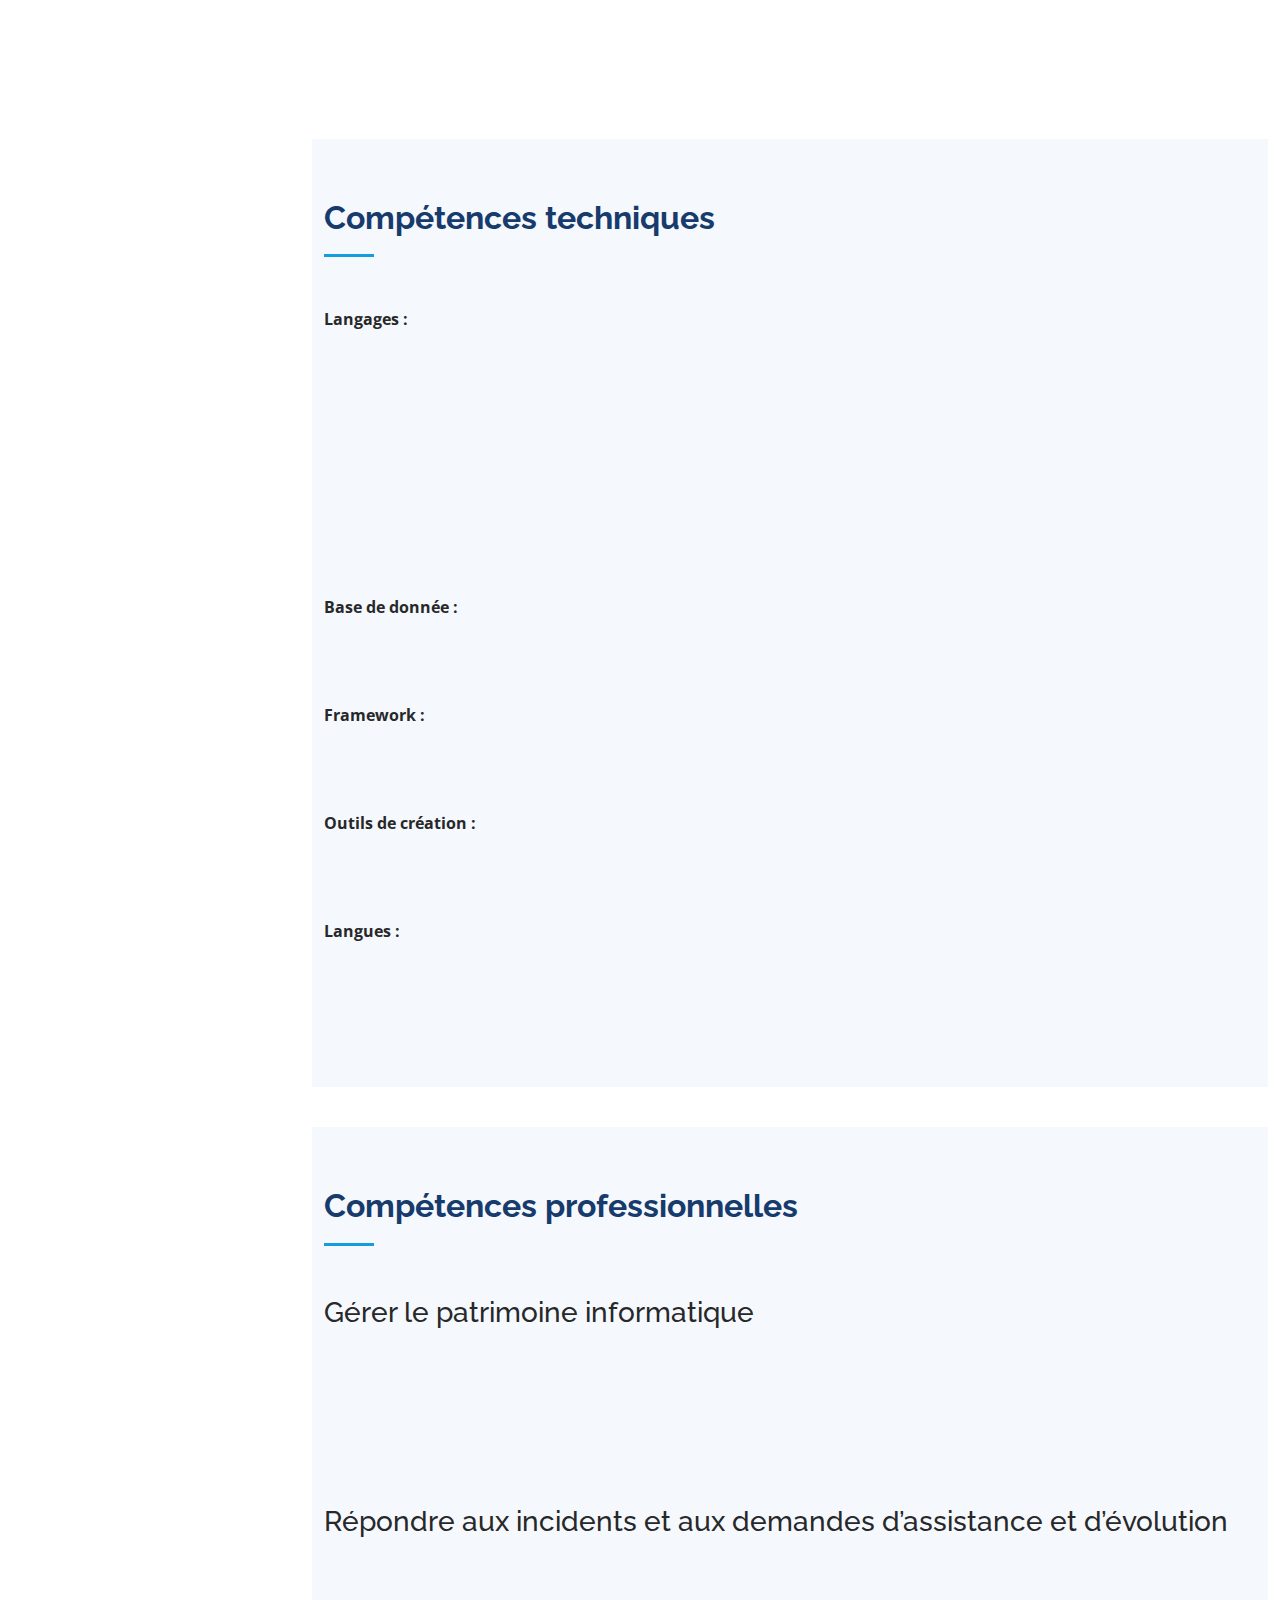
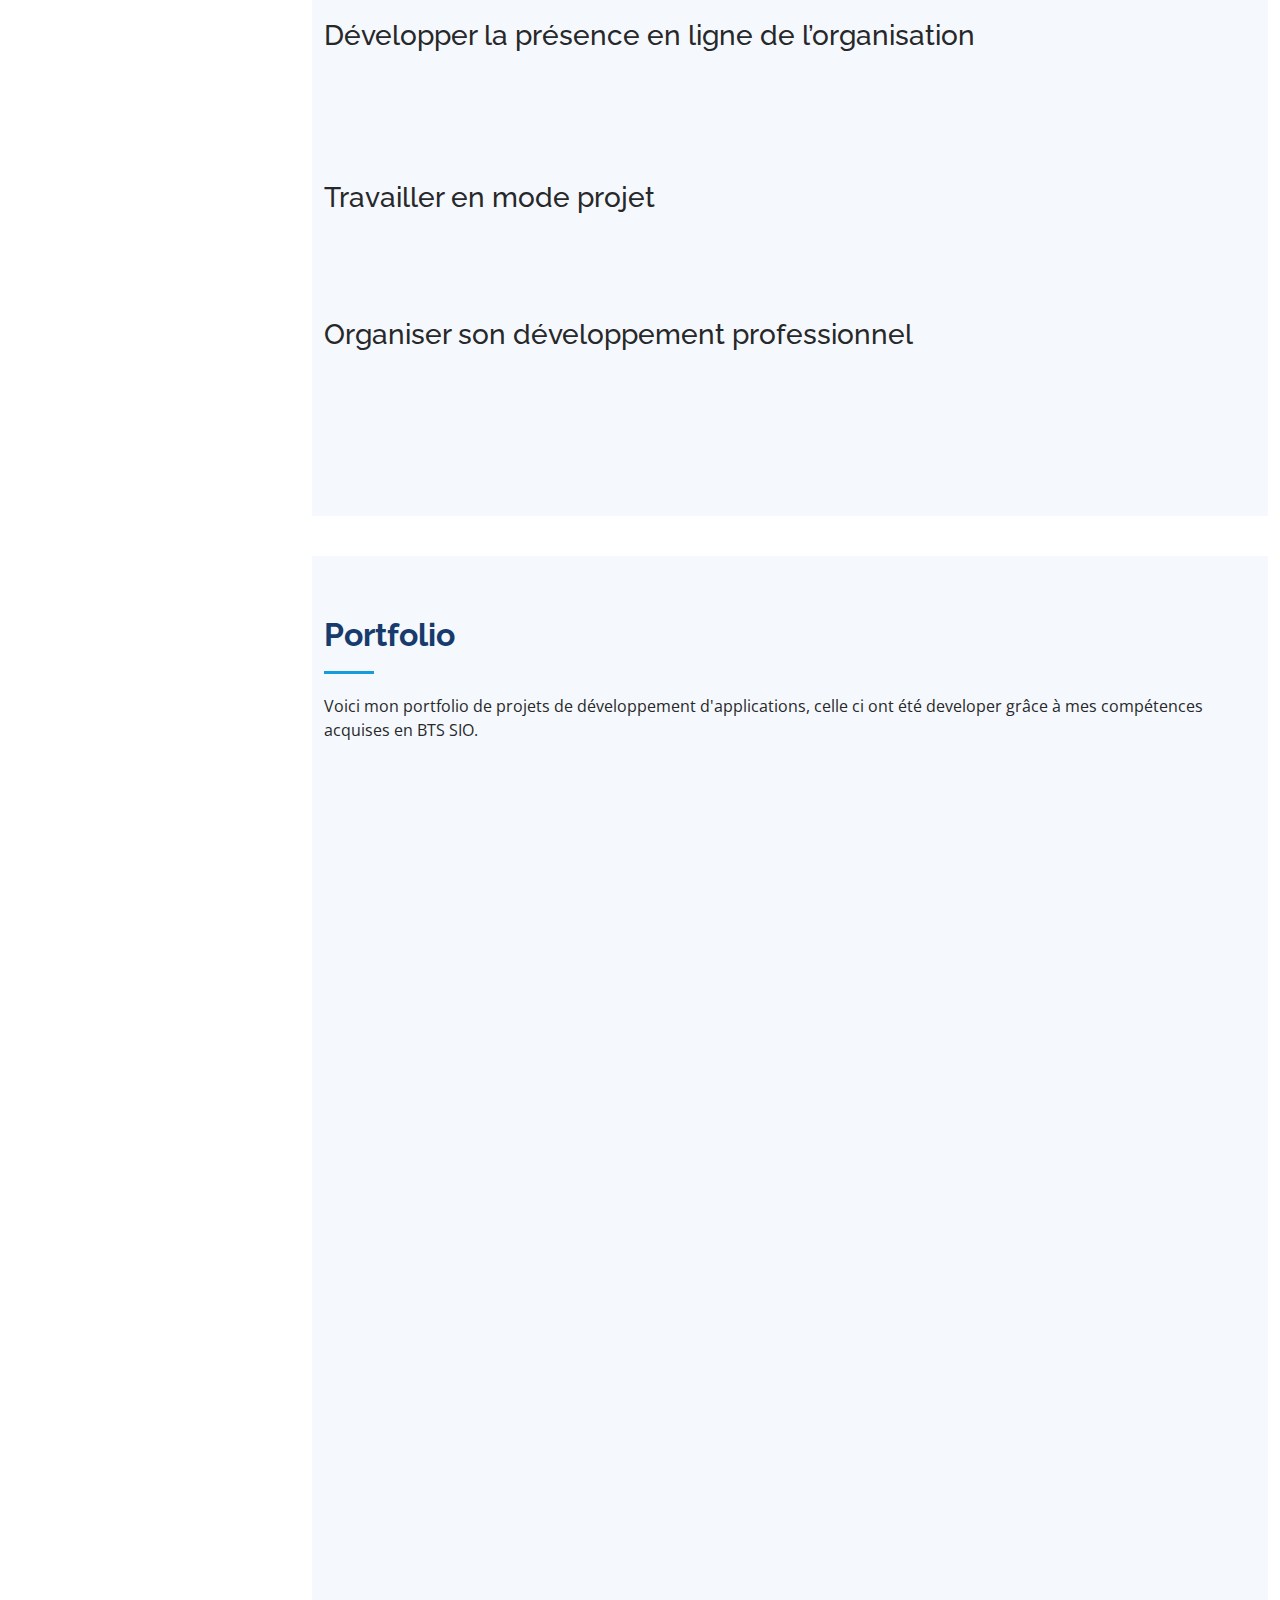
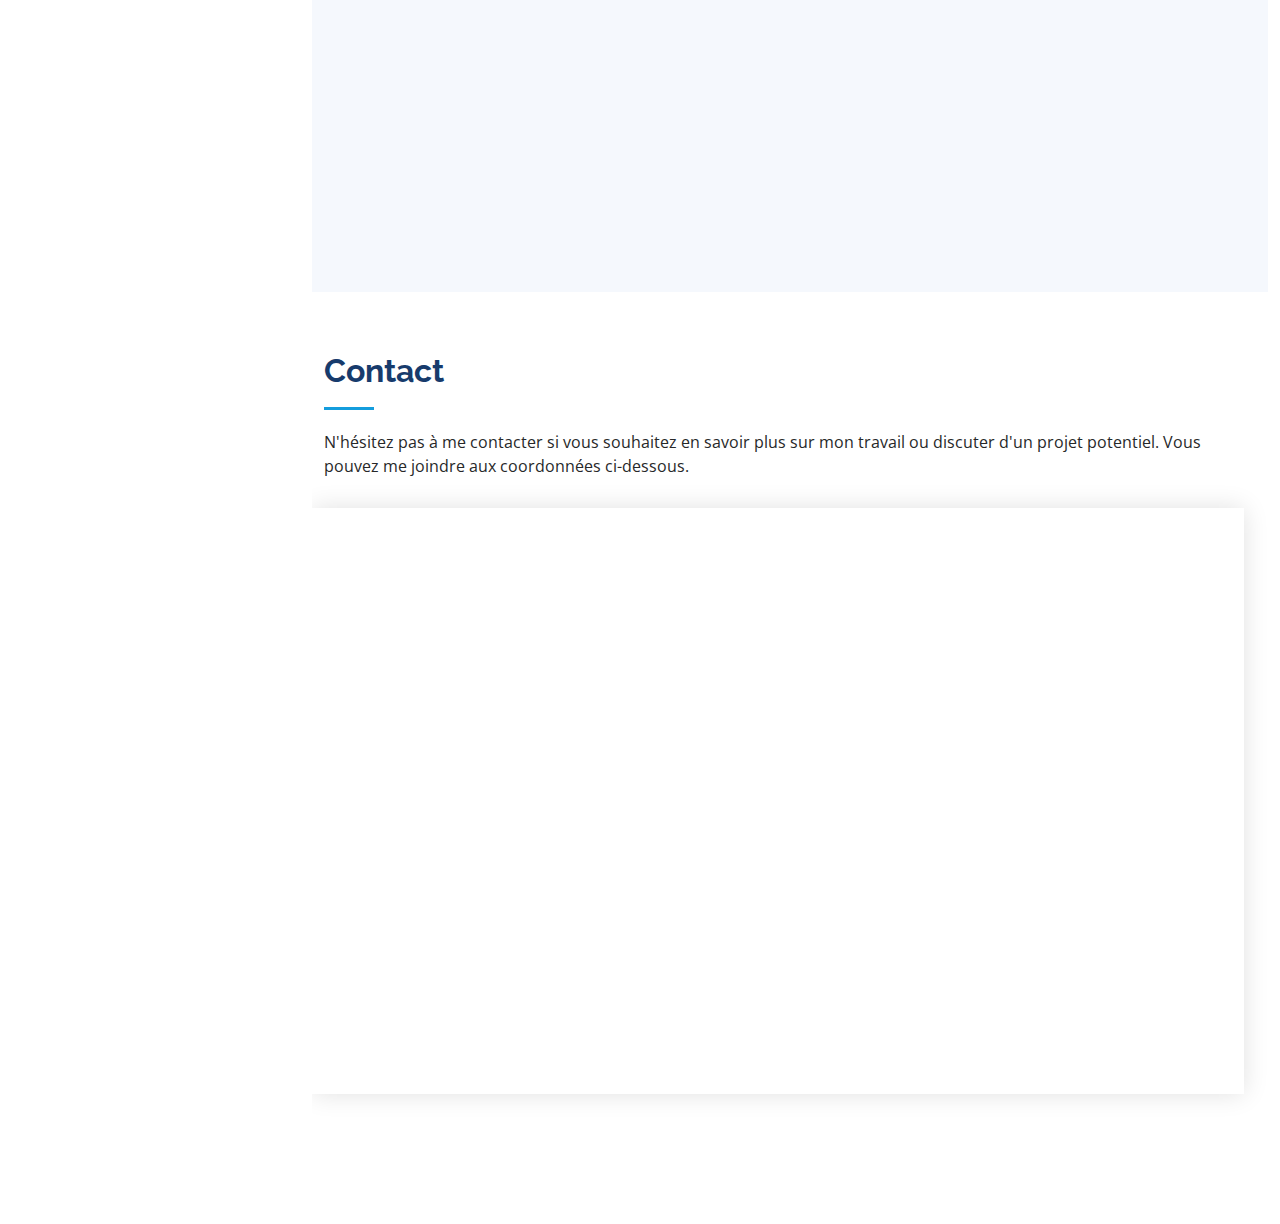
==== commit 96a370ca: "Mise en forme" ====
--- a/index.html
+++ b/index.html
@@ -14,9 +14,8 @@
     <link href="assets/img/apple-touch-icon.png" rel="apple-touch-icon">
 
     <!-- Google Fonts -->
-    <link
-        href="https://fonts.googleapis.com/css?family=Open+Sans:300,300i,400,400i,600,600i,700,700i|Raleway:300,300i,400,400i,500,500i,600,600i,700,700i|Poppins:300,300i,400,400i,500,500i,600,600i,700,700i"
-        rel="stylesheet">
+    <link href="https://fonts.googleapis.com/css?family=Open+Sans:300,300i,400,400i,600,600i,700,700i|Raleway:300,300i,400,400i,500,500i,600,600i,700,700i|Poppins:300,300i,400,400i,500,500i,600,600i,700,700i"
+          rel="stylesheet">
 
     <!-- Vendor CSS Files -->
     <link href="assets/vendor/aos/aos.css" rel="stylesheet">
@@ -28,7 +27,6 @@
 
     <!-- Template Main CSS File -->
     <link href="assets/css/style.css" rel="stylesheet">
-
 </head>
 
 <body>
@@ -45,41 +43,60 @@
                 <h1 class="text-light"><a href="index.html">Titouan Clapier</a></h1>
                 <div class="social-links mt-3 text-center">
 
-
                     <a href="https://instagram.com/titouan_clapier?igshid=ZDdkNTZiNTM=" target="_blank"
-                        class="instagram"><i class="bx bxl-instagram"></i></a>
-                    <a href="https://github.com/TitouanClapier/" target="_blank" class="github"><i
-                            class="bx bxl-github"></i></a>
-                    <a href="https://www.linkedin.com/in/titouan-clapier-07048a220/" target="_blank" class="linkedin"><i
-                            class="bx bxl-linkedin"></i></a>
+                       class="instagram"><i class="bx bxl-instagram"></i></a>
+                    <a href="https://github.com/TitouanClapier/" target="_blank" class="github">
+                        <i class="bx bxl-github"></i>
+                    </a>
+                    <a href="https://www.linkedin.com/in/titouan-clapier-07048a220/" target="_blank" class="linkedin">
+                        <i class="bx bxl-linkedin"></i>
+                    </a>
                 </div>
             </div>
 
             <nav id="navbar" class="nav-menu navbar">
                 <ul>
-                    <li><a href="#hero" class="nav-link scrollto active"><i class="bx bx-home"></i>
-                            <span>Home</span></a></li>
-                    <li><a href="#about" class="nav-link scrollto"><i class="bx bx-user"></i> <span>Profil</span></a>
+                    <li>
+                        <a href="#hero" class="nav-link scrollto active">
+                            <i class="bx bx-home"></i>
+                            <span>Home</span>
+                        </a>
+                    </li>
+                    <li>
+                        <a href="#about" class="nav-link scrollto"><i class="bx bx-user"></i> <span>Profil</span></a>
                     </li>
                     <!--<li><a href="#skills" class="nav-link scrollto"><i class="bx bx-user"></i> <span>Compétences informatique</span></a>
                     </li>-->
 
-                    <li><a href="#resume" class="nav-link scrollto"><i class="bx bx-file-blank"></i>
-                            <span>Formations</span></a></li>
-                    <li><a href="#skills2" class="nav-link scrollto"><i class="bx bx-user"></i>
-                            <span>Compétences</span></a>
-                    <li><a href="#portfolio" class="nav-link scrollto"><i class="bx bx-book-content"></i>
-                            <span>Portfolio</span></a></li>
-
+                    <li>
+                        <a href="#resume" class="nav-link scrollto">
+                            <i class="bx bx-file-blank"></i>
+                            <span>Formations</span>
+                        </a>
+                    </li>
+                    <li>
+                        <a href="#skills2" class="nav-link scrollto">
+                            <i class="bx bx-user"></i>
+                            <span>Compétences</span>
+                        </a>
+                    <li>
+                        <a href="#portfolio" class="nav-link scrollto">
+                            <i class="bx bx-book-content"></i>
+                            <span>Portfolio</span>
+                        </a>
+                    </li>
                     </li>
                     <!-- <li><a href="#services" class="nav-link scrollto"><i class="bx bx-server"></i> <span>Services</span></a></li> -->
-                    <li><a href="#contact" class="nav-link scrollto"><i class="bx bx-envelope"></i>
-                            <span>Contact</span></a></li>
+                    <li>
+                        <a href="#contact" class="nav-link scrollto">
+                            <i class="bx bx-envelope"></i>
+                            <span>Contact</span>
+                        </a>
+                    </li>
                 </ul>
             </nav><!-- .nav-menu -->
         </div>
     </header><!-- End Header -->
-
     <!-- ======= Hero Section ======= -->
     <section id="hero" class="d-flex flex-column justify-content-center align-items-center">
         <div class="hero-container" data-aos="fade-in">
@@ -111,30 +128,35 @@
                         <h3>Développeur.</h3>
                         <p class="fst-italic">
 
-
                             Organisé, Assidu,
                             Passionné, Créatif,
                             Motivé
-
                         </p>
                         <div class="row">
                             <div class="col-lg-7">
                                 <ul>
-                                    <li><i class="bi bi-chevron-right"></i> <strong>Age:</strong> <span>19</span></li>
-                                    <li><i class="bi bi-chevron-right"></i> <strong>Diplôme:</strong> <span>Baccalauréat
-                                            General options: NSI,PC </span></li>
-                                    <li><i class="bi bi-chevron-right"></i> <strong>Diplôme en formation:</strong>
-                                        <span>BTS SIO option: SLAM </span>
+                                    <li><i class="bi bi-chevron-right"></i> <strong>Age:</strong> <span>20</span></li>
+                                    <li>
+                                        <i class="bi bi-chevron-right"></i> <strong>Diplôme:</strong> <span>
+                                            <ul>
+                                                <li> Baccalauréat General options: NSI,PC</li>
+                                                <li>BTS SIO option: SLAM</li>
+                                            </ul>
+                                        </span>
                                     </li>
-                                    <li><i class="bi bi-chevron-right"></i> <strong>Email:</strong> <a
-                                            href="mailto:titouan@clapier.com">titouan@clapier.com</a></li>
+                                    <li>
+                                        <i class="bi bi-chevron-right"></i> <strong>Diplôme en formation:</strong>
+                                        <span>Bachelor DI options: FullStack / DevOps </span>
+                                    </li>
+                                    <li>
+                                        <i class="bi bi-chevron-right"></i> <strong>Email:</strong> <a href="mailto:titouan@clapier.com">titouan@clapier.com</a>
+                                    </li>
                                     <!--<li><i class="bi bi-chevron-right"></i> <strong>Freelance:</strong> <span>Available</span></li>-->
                                 </ul>
                             </div>
                         </div>
                     </div>
                 </div>
-
             </div>
         </section><!-- End About Section -->
 
@@ -161,7 +183,6 @@
                         <!--Jeux-Vidéos : 12 ans de pratique.-->
                     </p>
                 </div>
-
             </div>
 
             <!-- ======= Resume Section ======= -->
@@ -170,11 +191,13 @@
 
                     <div class="section-title">
                         <h2>Formations et expériences professionnelle</h2>
-                        <p>En grandissant j'ai suivis un parcours d'étude cibler sur l'informatique car c est un
+                        <p>
+                            En grandissant j'ai suivis un parcours d'étude cibler sur l'informatique car c est un
                             monde qui m'interesse beaucoup. J'ai pu effectuer
                             plusieurs stages dans le mondes professionnel pour mes études m'emmenant à ce que je
                             suis
-                            aujourd'hui.</p>
+                            aujourd'hui.
+                        </p>
                     </div>
 
                     <div class="row">
@@ -284,7 +307,6 @@
                             </div>
                         </div>
                     </div>
-
                 </div>
             </section><!-- End Resume Section -->
             <!-- ======= Skills Section ======= -->
@@ -304,7 +326,7 @@
                                 <span class="skill">HTML <i class="val">85%</i></span>
                                 <div class="progress-bar-wrap">
                                     <div class="progress-bar" role="progressbar" aria-valuenow="80" aria-valuemin="0"
-                                        aria-valuemax="100">
+                                         aria-valuemax="100">
                                     </div>
                                 </div>
                             </div>
@@ -313,7 +335,7 @@
                                 <span class="skill">CSS <i class="val">70%</i></span>
                                 <div class="progress-bar-wrap">
                                     <div class="progress-bar" role="progressbar" aria-valuenow="70" aria-valuemin="0"
-                                        aria-valuemax="100">
+                                         aria-valuemax="100">
                                     </div>
                                 </div>
                             </div>
@@ -322,7 +344,7 @@
                                 <span class="skill">JavaScript <i class="val">65%</i></span>
                                 <div class="progress-bar-wrap">
                                     <div class="progress-bar" role="progressbar" aria-valuenow="65" aria-valuemin="0"
-                                        aria-valuemax="100">
+                                         aria-valuemax="100">
                                     </div>
                                 </div>
                             </div>
@@ -331,11 +353,10 @@
                                 <span class="skill">Java <i class="val">55%</i></span>
                                 <div class="progress-bar-wrap">
                                     <div class="progress-bar" role="progressbar" aria-valuenow="55" aria-valuemin="0"
-                                        aria-valuemax="100">
-                                    </div>
-                                </div>
-                            </div>
-
+                                         aria-valuemax="100">
+                                    </div>
+                                </div>
+                            </div>
                         </div>
 
                         <div class="col-lg-6" data-aos="fade-up" data-aos-delay="100">
@@ -344,7 +365,7 @@
                                 <span class="skill">PHP <i class="val">85%</i></span>
                                 <div class="progress-bar-wrap">
                                     <div class="progress-bar" role="progressbar" aria-valuenow="85" aria-valuemin="0"
-                                        aria-valuemax="100">
+                                         aria-valuemax="100">
                                     </div>
                                 </div>
                             </div>
@@ -353,7 +374,7 @@
                                 <span class="skill">C# <i class="val">70%</i></span>
                                 <div class="progress-bar-wrap">
                                     <div class="progress-bar" role="progressbar" aria-valuenow="70" aria-valuemin="0"
-                                        aria-valuemax="100">
+                                         aria-valuemax="100">
                                     </div>
                                 </div>
                             </div>
@@ -362,13 +383,11 @@
                                 <span class="skill">Python <i class="val">75%</i></span>
                                 <div class="progress-bar-wrap">
                                     <div class="progress-bar" role="progressbar" aria-valuenow="75" aria-valuemin="0"
-                                        aria-valuemax="100">
-                                    </div>
-                                </div>
-                            </div>
-
-                        </div>
-
+                                         aria-valuemax="100">
+                                    </div>
+                                </div>
+                            </div>
+                        </div>
                     </div>
                     <strong>Base de donnée :</strong> <br><br>
                     <div class="row skills-content">
@@ -379,12 +398,11 @@
                                 <span class="skill">SQL <i class="val">85%</i></span>
                                 <div class="progress-bar-wrap">
                                     <div class="progress-bar" role="progressbar" aria-valuenow="85" aria-valuemin="0"
-                                        aria-valuemax="100">
-                                    </div>
-                                </div>
-                            </div>
-                        </div>
-
+                                         aria-valuemax="100">
+                                    </div>
+                                </div>
+                            </div>
+                        </div>
                     </div>
                     <strong>Framework : </strong><br><br>
 
@@ -395,11 +413,10 @@
                                 <span class="skill">Symfony <i class="val">65%</i></span>
                                 <div class="progress-bar-wrap">
                                     <div class="progress-bar" role="progressbar" aria-valuenow=" 65" aria-valuemin="0"
-                                        aria-valuemax="100">
-                                    </div>
-                                </div>
-                            </div>
-
+                                         aria-valuemax="100">
+                                    </div>
+                                </div>
+                            </div>
                         </div>
 
                         <div class="col-lg-6" data-aos="fade-up" data-aos-delay="100">
@@ -407,7 +424,7 @@
                                 <span class="skill">Bootstrap <i class="val">85%</i></span>
                                 <div class="progress-bar-wrap">
                                     <div class="progress-bar" role="progressbar" aria-valuenow="85" aria-valuemin="0"
-                                        aria-valuemax="100">
+                                         aria-valuemax="100">
                                     </div>
                                 </div>
                             </div>
@@ -423,11 +440,10 @@
                                 <span class="skill">Wordpress <i class="val">75%</i></span>
                                 <div class="progress-bar-wrap">
                                     <div class="progress-bar" role="progressbar" aria-valuenow="75" aria-valuemin="0"
-                                        aria-valuemax="100">
-                                    </div>
-                                </div>
-                            </div>
-
+                                         aria-valuemax="100">
+                                    </div>
+                                </div>
+                            </div>
                         </div>
 
                         <div class="col-lg-6" data-aos="fade-up" data-aos-delay="100">
@@ -435,7 +451,7 @@
                                 <span class="skill">Prestashop <i class="val">60%</i></span>
                                 <div class="progress-bar-wrap">
                                     <div class="progress-bar" role="progressbar" aria-valuenow="60" aria-valuemin="0"
-                                        aria-valuemax="100">
+                                         aria-valuemax="100">
                                     </div>
                                 </div>
                             </div>
@@ -451,11 +467,10 @@
                                 <span class="skill">Anglais B2 <i class="val">75%</i></span>
                                 <div class="progress-bar-wrap">
                                     <div class="progress-bar" role="progressbar" aria-valuenow="75" aria-valuemin="0"
-                                        aria-valuemax="100">
-                                    </div>
-                                </div>
-                            </div>
-
+                                         aria-valuemax="100">
+                                    </div>
+                                </div>
+                            </div>
                         </div>
 
                         <div class="col-lg-6" data-aos="fade-up" data-aos-delay="100">
@@ -463,13 +478,12 @@
                                 <span class="skill">Espagnol A1 <i class="val">10%</i></span>
                                 <div class="progress-bar-wrap">
                                     <div class="progress-bar" role="progressbar" aria-valuenow="10" aria-valuemin="0"
-                                        aria-valuemax="100">
-                                    </div>
-                                </div>
-                            </div>
-                        </div>
-                    </div>
-
+                                         aria-valuemax="100">
+                                    </div>
+                                </div>
+                            </div>
+                        </div>
+                    </div>
                 </div>
             </section>
             <!-- End Skills2 Section -->
@@ -480,7 +494,6 @@
 
                     <div class="section-title">
                         <h2>Compétences professionnelles</h2>
-
                     </div>
 
                     <h3 class="resume-title">Gérer le patrimoine informatique</h3>
@@ -561,8 +574,10 @@
 
                     <div class="section-title">
                         <h2>Portfolio</h2>
-                        <p>Voici mon portfolio de projets de développement d'applications,
-                            celle ci ont été developer grâce à mes compétences acquises en BTS SIO. </p>
+                        <p>
+                            Voici mon portfolio de projets de développement d'applications,
+                            celle ci ont été developer grâce à mes compétences acquises en BTS SIO.
+                        </p>
                     </div>
 
                     <div class="row" data-aos="fade-up">
@@ -583,9 +598,10 @@
                                 <img src="assets/img/portfolio/portfolio-4.jpg" class="img-fluid" alt="">
                                 <div class="portfolio-links">
                                     <a href="assets/img/portfolio/portfolio-4.jpg" data-gallery="portfolioGallery"
-                                        class="portfolio-lightbox" title="Uppernoir"><i class="bx bx-plus"></i></a>
-                                    <a href="portfolio-details4.html" title="More Details"><i
-                                            class="bx bx-link"></i></a>
+                                       class="portfolio-lightbox" title="Uppernoir"><i class="bx bx-plus"></i></a>
+                                    <a href="portfolio-details4.html" title="More Details">
+                                        <i class="bx bx-link"></i>
+                                    </a>
                                 </div>
                             </div>
                         </div>
@@ -594,9 +610,10 @@
                                 <img src="assets/img/portfolio/portfolio-1.jpg" class="img-fluid" alt="">
                                 <div class="portfolio-links">
                                     <a href="assets/img/portfolio/portfolio-1.jpg" data-gallery="portfolioGallery"
-                                        class="portfolio-lightbox" title="SportLudique"><i class="bx bx-plus"></i></a>
-                                    <a href="portfolio-details1.html" title="More Details"><i
-                                            class="bx bx-link"></i></a>
+                                       class="portfolio-lightbox" title="SportLudique"><i class="bx bx-plus"></i></a>
+                                    <a href="portfolio-details1.html" title="More Details">
+                                        <i class="bx bx-link"></i>
+                                    </a>
                                 </div>
                             </div>
                         </div>
@@ -606,9 +623,10 @@
                                 <img src="assets/img/portfolio/portfolio-2.jpg" class="img-fluid" alt="">
                                 <div class="portfolio-links">
                                     <a href="assets/img/portfolio/portfolio-2.jpg" data-gallery="portfolioGallery"
-                                        class="portfolio-lightbox" title="Autofact"><i class="bx bx-plus"></i></a>
-                                    <a href="portfolio-details2.html" title="More Details"><i
-                                            class="bx bx-link"></i></a>
+                                       class="portfolio-lightbox" title="Autofact"><i class="bx bx-plus"></i></a>
+                                    <a href="portfolio-details2.html" title="More Details">
+                                        <i class="bx bx-link"></i>
+                                    </a>
                                 </div>
                             </div>
                         </div>
@@ -618,67 +636,70 @@
                                 <img src="assets/img/portfolio/portfolio-3.jpg" class="img-fluid" alt="">
                                 <div class="portfolio-links">
                                     <a href="assets/img/portfolio/portfolio-3.jpg" data-gallery="portfolioGallery"
-                                        class="portfolio-lightbox" title="Copieurs"><i class="bx bx-plus"></i></a>
-                                    <a href="portfolio-details3.html" title="More Details"><i
-                                            class="bx bx-link"></i></a>
-                                </div>
-                            </div>
-                        </div>
-
-
-
-                            <div class="col-lg-4 col-md-6 portfolio-item filter-wordpress">
-                                <div class="portfolio-wrap">
-                                    <img src="assets/img/portfolio/portfolio-5.jpg" class="img-fluid" alt="">
-                                    <div class="portfolio-links">
-                                        <a href="assets/img/portfolio/portfolio-5.jpg" data-gallery="portfolioGallery"
-                                            class="portfolio-lightbox" title="Lycee saint-charles sainte croix"><i
-                                                class="bx bx-plus"></i></a>
-                                        <a href="portfolio-details5.html" title="More Details"><i
-                                                class="bx bx-link"></i></a>
-                                    </div>
-                                </div>
-                            </div>
-
-                            <div class="col-lg-4 col-md-6 portfolio-item filter-wordpress">
-                                <div class="portfolio-wrap">
-                                    <img src="assets/img/portfolio/portfolio-6.jpg" class="img-fluid" alt="">
-                                    <div class="portfolio-links">
-                                        <a href="assets/img/portfolio/portfolio-6.jpg" data-gallery="portfolioGallery"
-                                            class="portfolio-lightbox" title="Bain De Mer"><i
-                                                class="bx bx-plus"></i></a>
-                                        <a href="portfolio-details6.html" title="More Details"><i
-                                                class="bx bx-link"></i></a>
-                                    </div>
-                                </div>
-                            </div>
-
-                            <div class="col-lg-4 col-md-6 portfolio-item filter-web">
-                                <div class="portfolio-wrap">
-                                    <img src="assets/img/portfolio/portfolio-7.jpg" class="img-fluid" alt="">
-                                    <div class="portfolio-links">
-                                        <a href="assets/img/portfolio/portfolio-7.jpg" data-gallery="portfolioGallery"
-                                            class="portfolio-lightbox" title="CyrilDenize"><i
-                                                class="bx bx-plus"></i></a>
-                                        <a href="portfolio-details7.html" title="More Details"><i
-                                                class="bx bx-link"></i></a>
-                                    </div>
-                                </div>
-                            </div>
-
-
-                    </div>
-
+                                       class="portfolio-lightbox" title="Copieurs"><i class="bx bx-plus"></i></a>
+                                    <a href="portfolio-details3.html" title="More Details">
+                                        <i class="bx bx-link"></i>
+                                    </a>
+                                </div>
+                            </div>
+                        </div>
+
+                        <div class="col-lg-4 col-md-6 portfolio-item filter-wordpress">
+                            <div class="portfolio-wrap">
+                                <img src="assets/img/portfolio/portfolio-5.jpg" class="img-fluid" alt="">
+                                <div class="portfolio-links">
+                                    <a href="assets/img/portfolio/portfolio-5.jpg" data-gallery="portfolioGallery"
+                                       class="portfolio-lightbox" title="Lycee saint-charles sainte croix">
+                                        <i class="bx bx-plus"></i>
+                                    </a>
+                                    <a href="portfolio-details5.html" title="More Details">
+                                        <i class="bx bx-link"></i>
+                                    </a>
+                                </div>
+                            </div>
+                        </div>
+
+                        <div class="col-lg-4 col-md-6 portfolio-item filter-wordpress">
+                            <div class="portfolio-wrap">
+                                <img src="assets/img/portfolio/portfolio-6.jpg" class="img-fluid" alt="">
+                                <div class="portfolio-links">
+                                    <a href="assets/img/portfolio/portfolio-6.jpg" data-gallery="portfolioGallery"
+                                       class="portfolio-lightbox" title="Bain De Mer">
+                                        <i class="bx bx-plus"></i>
+                                    </a>
+                                    <a href="portfolio-details6.html" title="More Details">
+                                        <i class="bx bx-link"></i>
+                                    </a>
+                                </div>
+                            </div>
+                        </div>
+
+                        <div class="col-lg-4 col-md-6 portfolio-item filter-web">
+                            <div class="portfolio-wrap">
+                                <img src="assets/img/portfolio/portfolio-7.jpg" class="img-fluid" alt="">
+                                <div class="portfolio-links">
+                                    <a href="assets/img/portfolio/portfolio-7.jpg" data-gallery="portfolioGallery"
+                                       class="portfolio-lightbox" title="CyrilDenize">
+                                        <i class="bx bx-plus"></i>
+                                    </a>
+                                    <a href="portfolio-details7.html" title="More Details">
+                                        <i class="bx bx-link"></i>
+                                    </a>
+                                </div>
+                            </div>
+                        </div>
+                    </div>
                 </div>
             </section><!-- End Portfolio Section -->
-
             <!-- ======= Contact Section ======= -->
             <section id="contact" class="contact">
                 <div class="container">
                     <div class="section-title">
                         <h2>Contact</h2>
-                        <p>N'hésitez pas à me contacter si vous souhaitez en savoir plus sur mon travail ou discuter
-                            d'un projet potentiel. Vous pouvez me joindre aux coordonnées ci-dessous.</p>
+                        <p>
+                            N'hésitez pas à me contacter si vous souhaitez en savoir plus sur mon travail ou discuter
+                            d'un projet potentiel. Vous pouvez me joindre aux coordonnées ci-dessous.
+                        </p>
                     </div>
                     <div class="row info">
                         <div class="col-lg-6" data-aos="fade-up" data-aos-delay="100">
@@ -692,13 +713,12 @@
                                 <h4>Localisation:</h4>
                                 <p>Magny les Hameaux, 78114</p>
                             </div>
-                            <iframe
-                                src="https://www.google.com/maps/embed?pb=!1m18!1m12!1m3!1d42100.81891654908!2d2.0143687958040135!3d48.73794324448565!2m3!1f0!2f0!3f0!3m2!1i1024!2i768!4f13.1!3m3!1m2!1s0x47e68054399790a7%3A0x40b82c3688c3d30!2s78114%20Magny-les-Hameaux!5e0!3m2!1sfr!2sfr!4v1679759380703!5m2!1sfr!2sfr"
-                                width="400" height="350" style="border:0;" allowfullscreen="" loading="lazy"
-                                referrerpolicy="no-referrer-when-downgrade"></iframe>
+                            <iframe src="https://www.google.com/maps/embed?pb=!1m18!1m12!1m3!1d42100.81891654908!2d2.0143687958040135!3d48.73794324448565!2m3!1f0!2f0!3f0!3m2!1i1024!2i768!4f13.1!3m3!1m2!1s0x47e68054399790a7%3A0x40b82c3688c3d30!2s78114%20Magny-les-Hameaux!5e0!3m2!1sfr!2sfr!4v1679759380703!5m2!1sfr!2sfr"
+                                    width="400" height="350" style="border:0;" allowfullscreen="" loading="lazy"
+                                    referrerpolicy="no-referrer-when-downgrade"></iframe>
                         </div>
                         <div class="col-lg-6 d-flex align-items-center justify-content-center" data-aos="fade-up"
-                            data-aos-delay="100">
+                             data-aos-delay="100">
                             <div class="text-center">
                                 <style>
                                     img {
@@ -718,13 +738,9 @@
                     </div>
                 </div>
             </section><!-- End Contact Section -->
-
     </main><!-- End #main -->
-
     <!-- ======= Footer ======= -->
     <footer id="footer">
-
-
 
         <div class="container">
 
@@ -733,13 +749,13 @@
                 <!-- You can delete the links only if you purchased the pro version. -->
                 <!-- Licensing information: https://bootstrapmade.com/license/ -->
                 <!-- Purchase the pro version with working PHP/AJAX contact form: https://bootstrapmade.com/iportfolio-bootstrap-portfolio-websites-template/ -->
-
             </div>
         </div>
     </footer><!-- End  Footer -->
 
-    <a href="#" class="back-to-top d-flex align-items-center justify-content-center"><i
-            class="bi bi-arrow-up-short"></i></a>
+    <a href="#" class="back-to-top d-flex align-items-center justify-content-center">
+        <i class="bi bi-arrow-up-short"></i>
+    </a>
 
     <!-- Vendor JS Files -->
     <script src="assets/vendor/purecounter/purecounter_vanilla.js"></script>
@@ -754,7 +770,5 @@
 
     <!-- Template Main JS File -->
     <script src="assets/js/main.js"></script>
-
 </body>
-
 </html>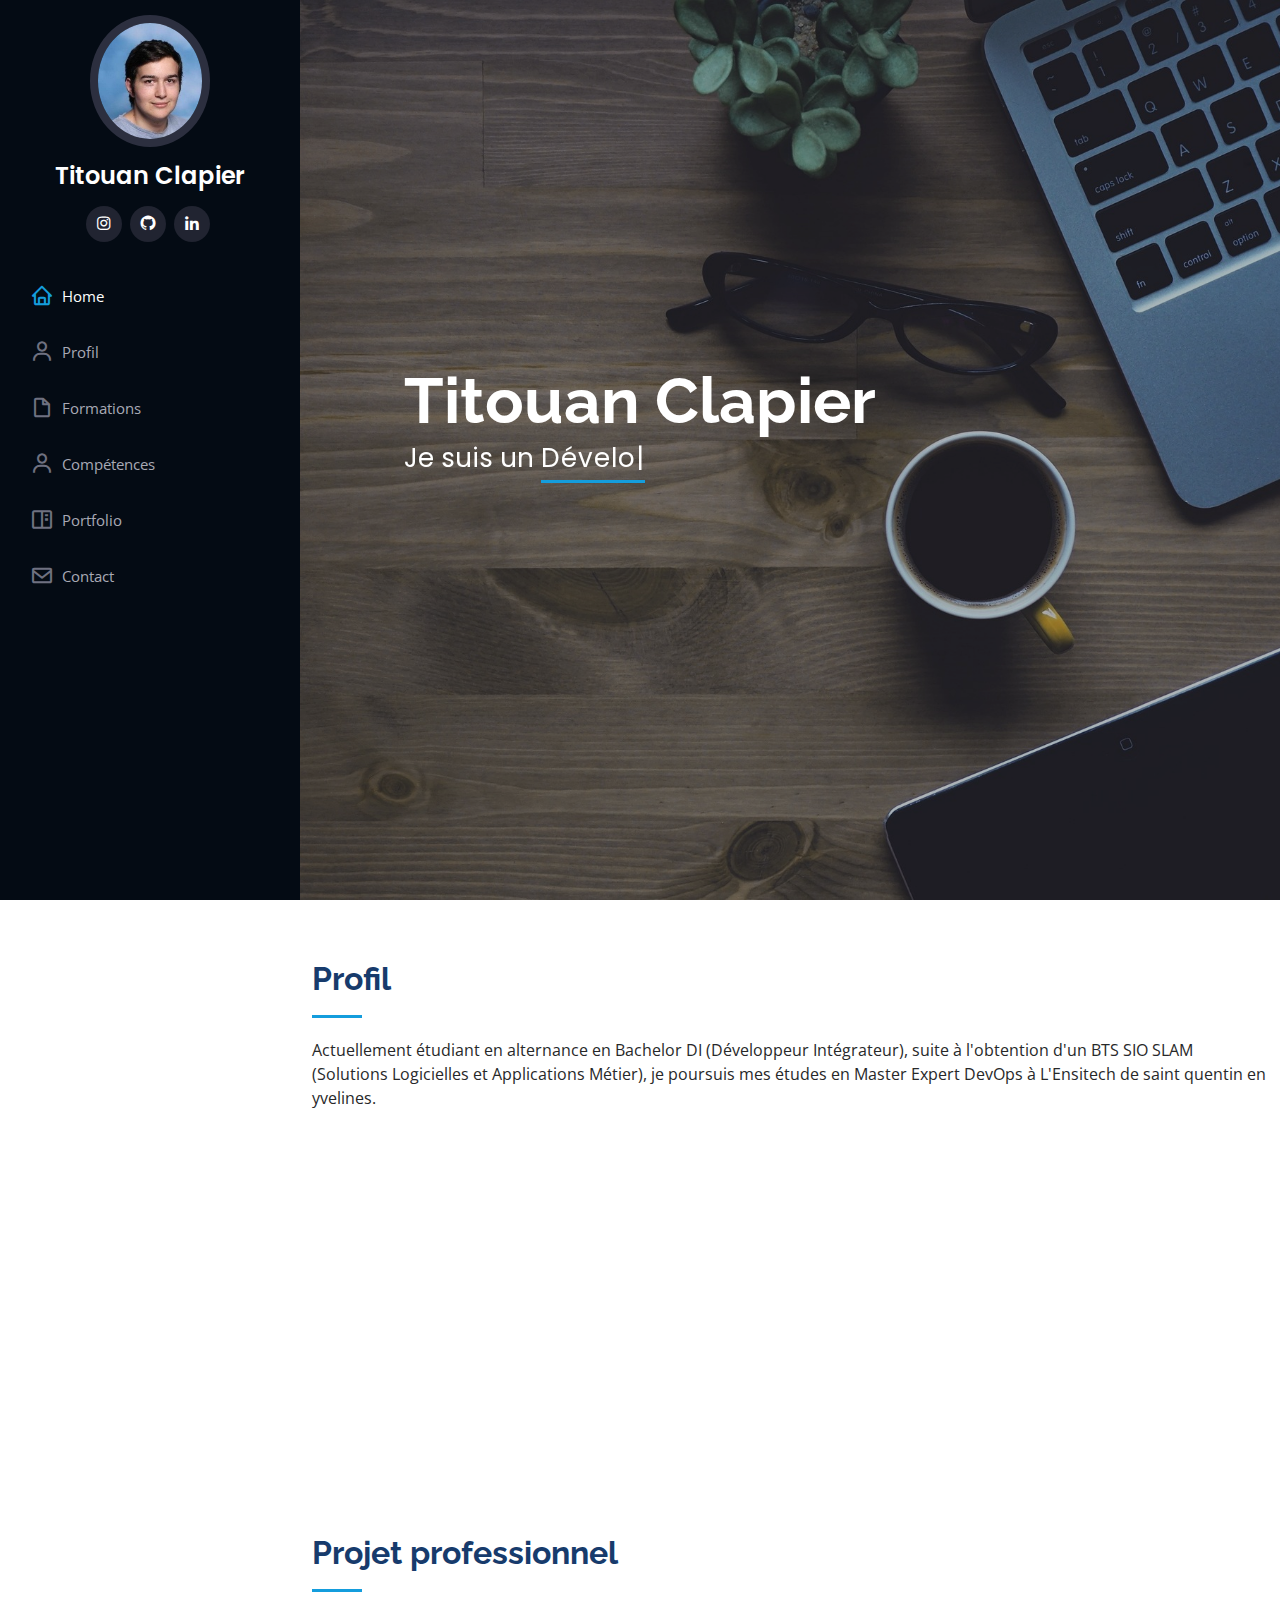
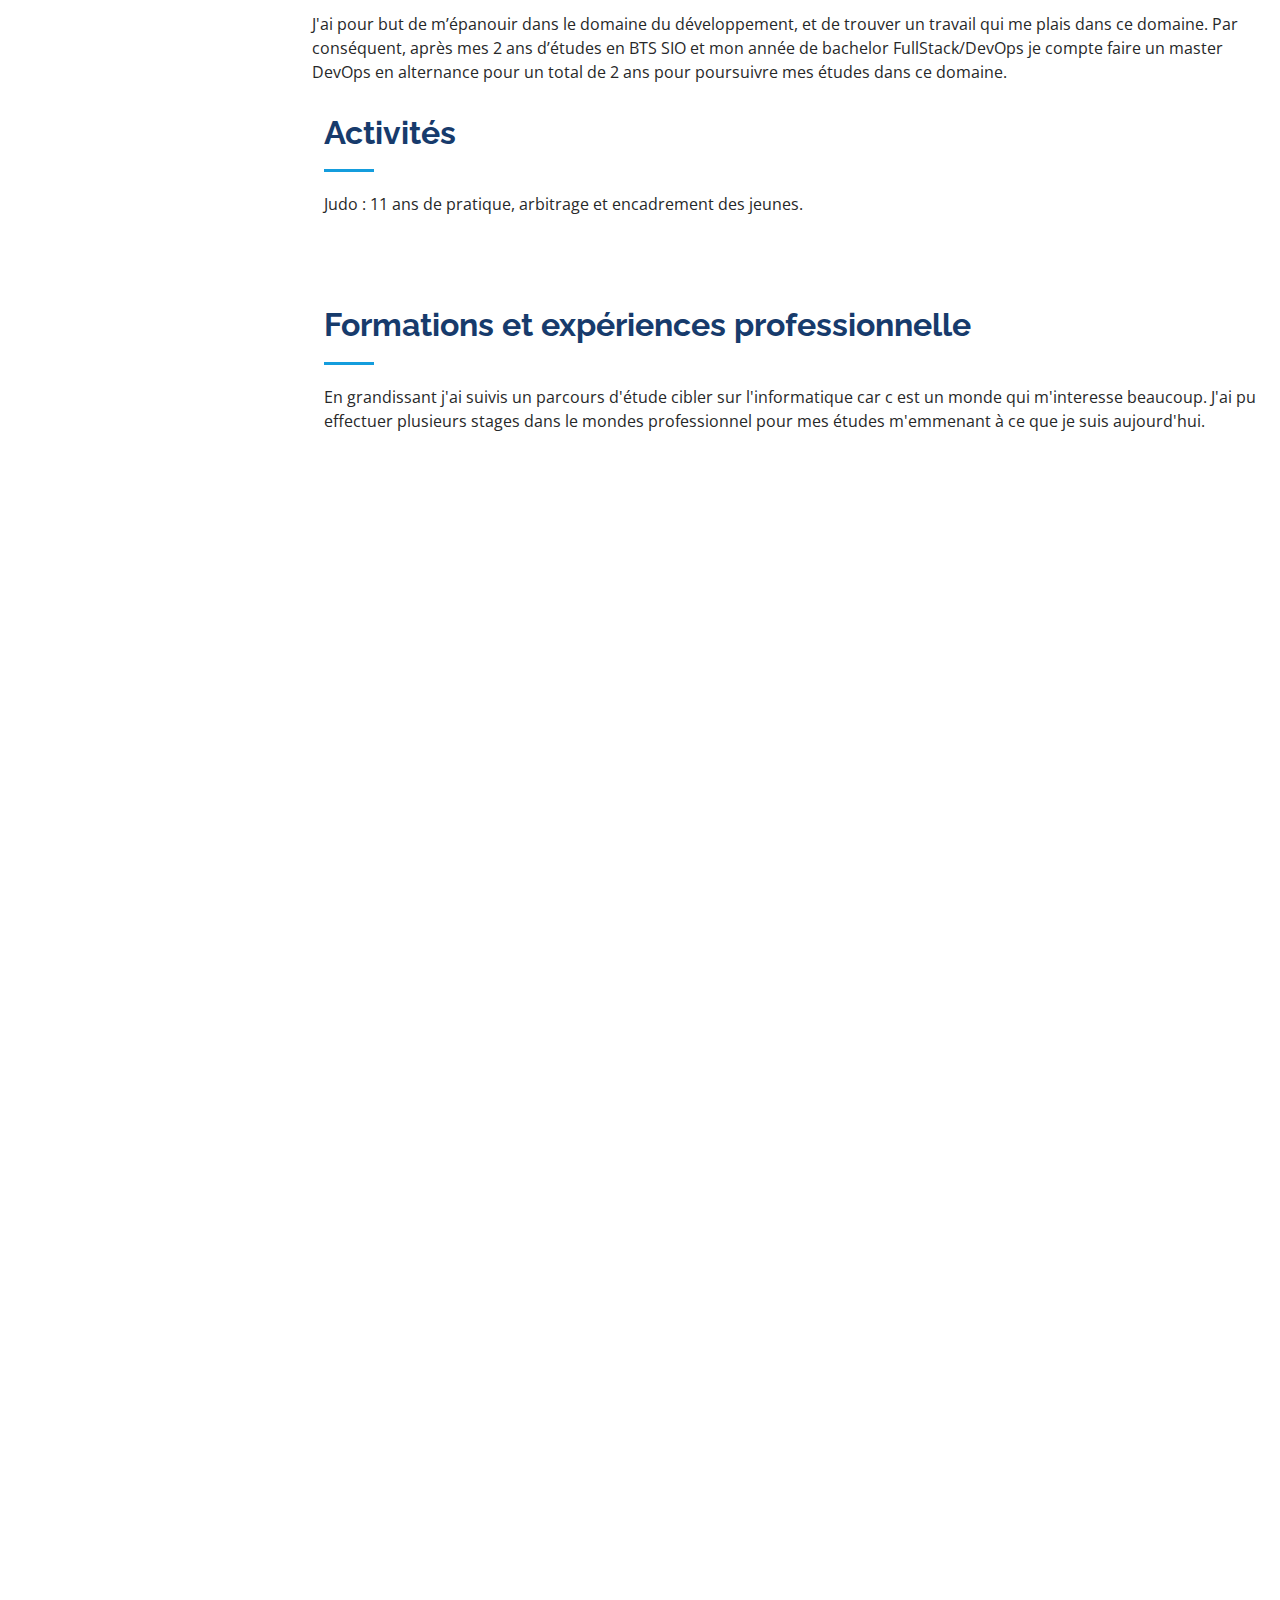
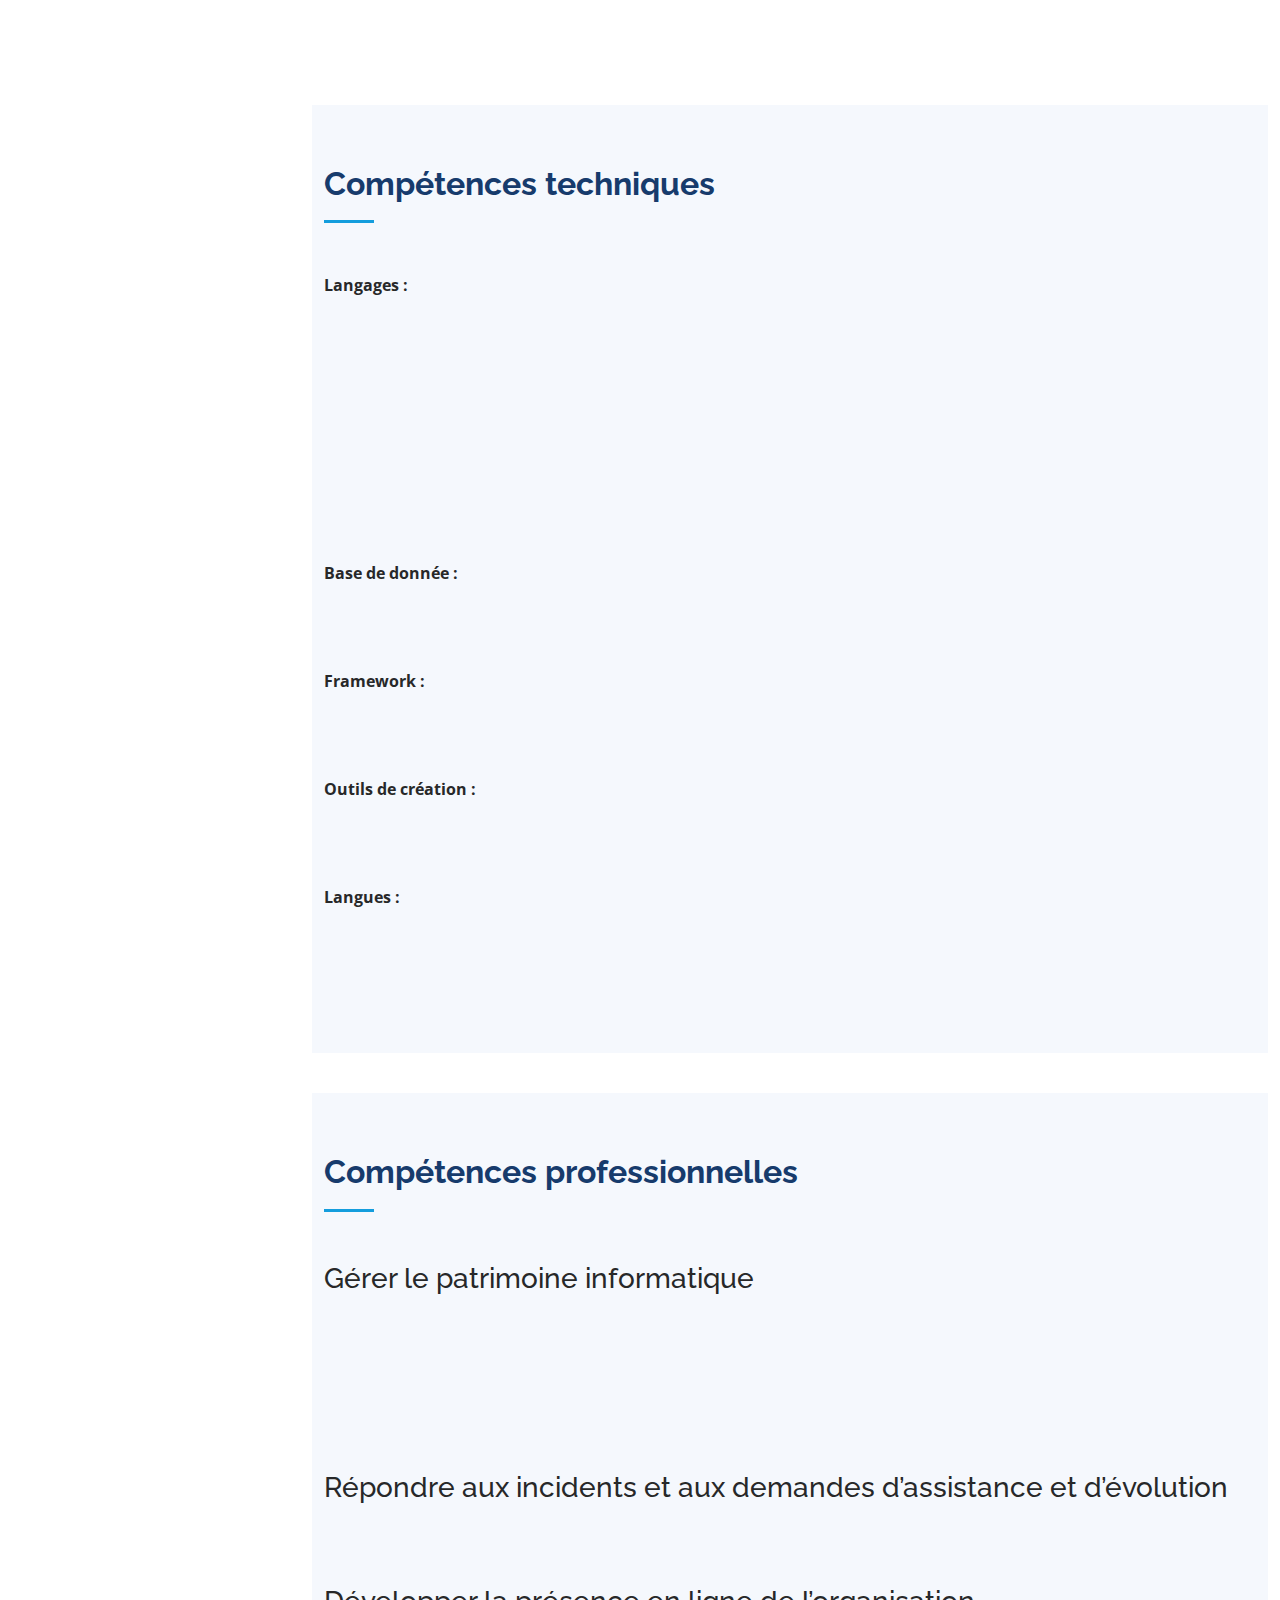
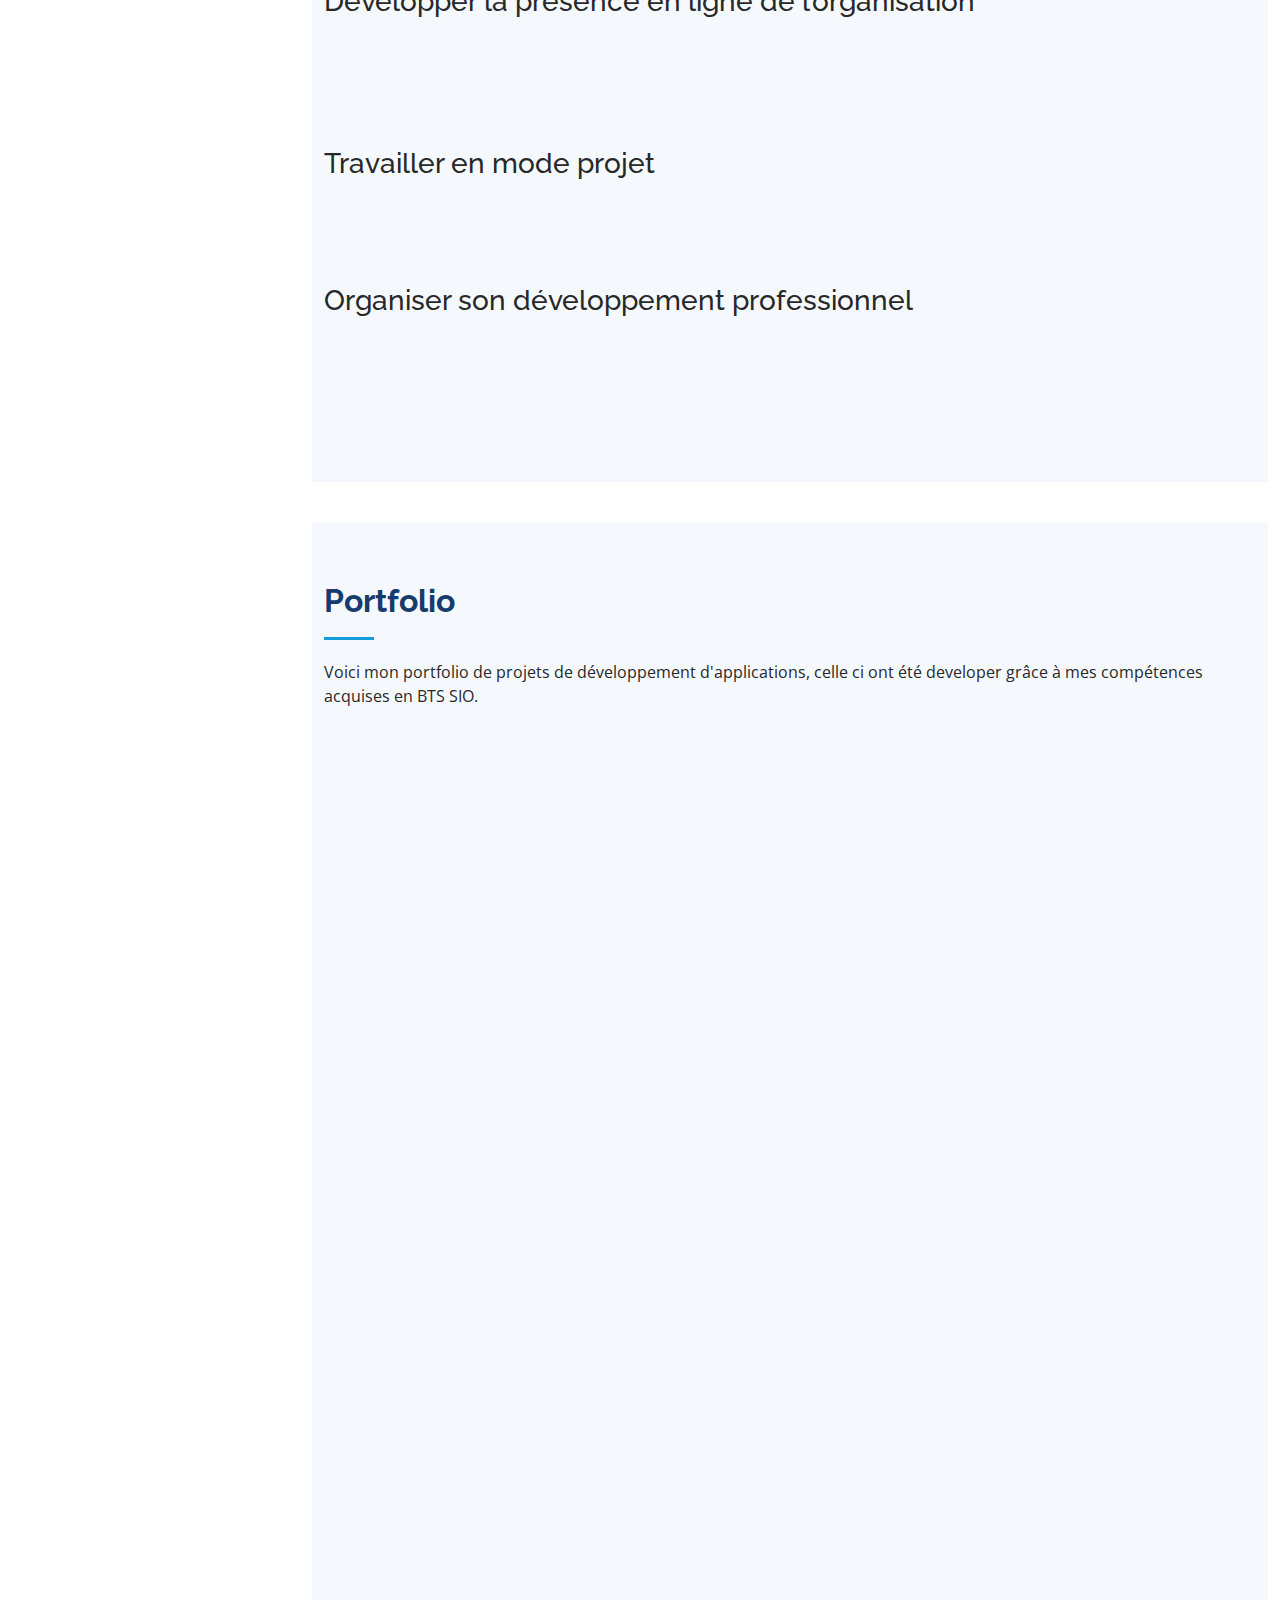
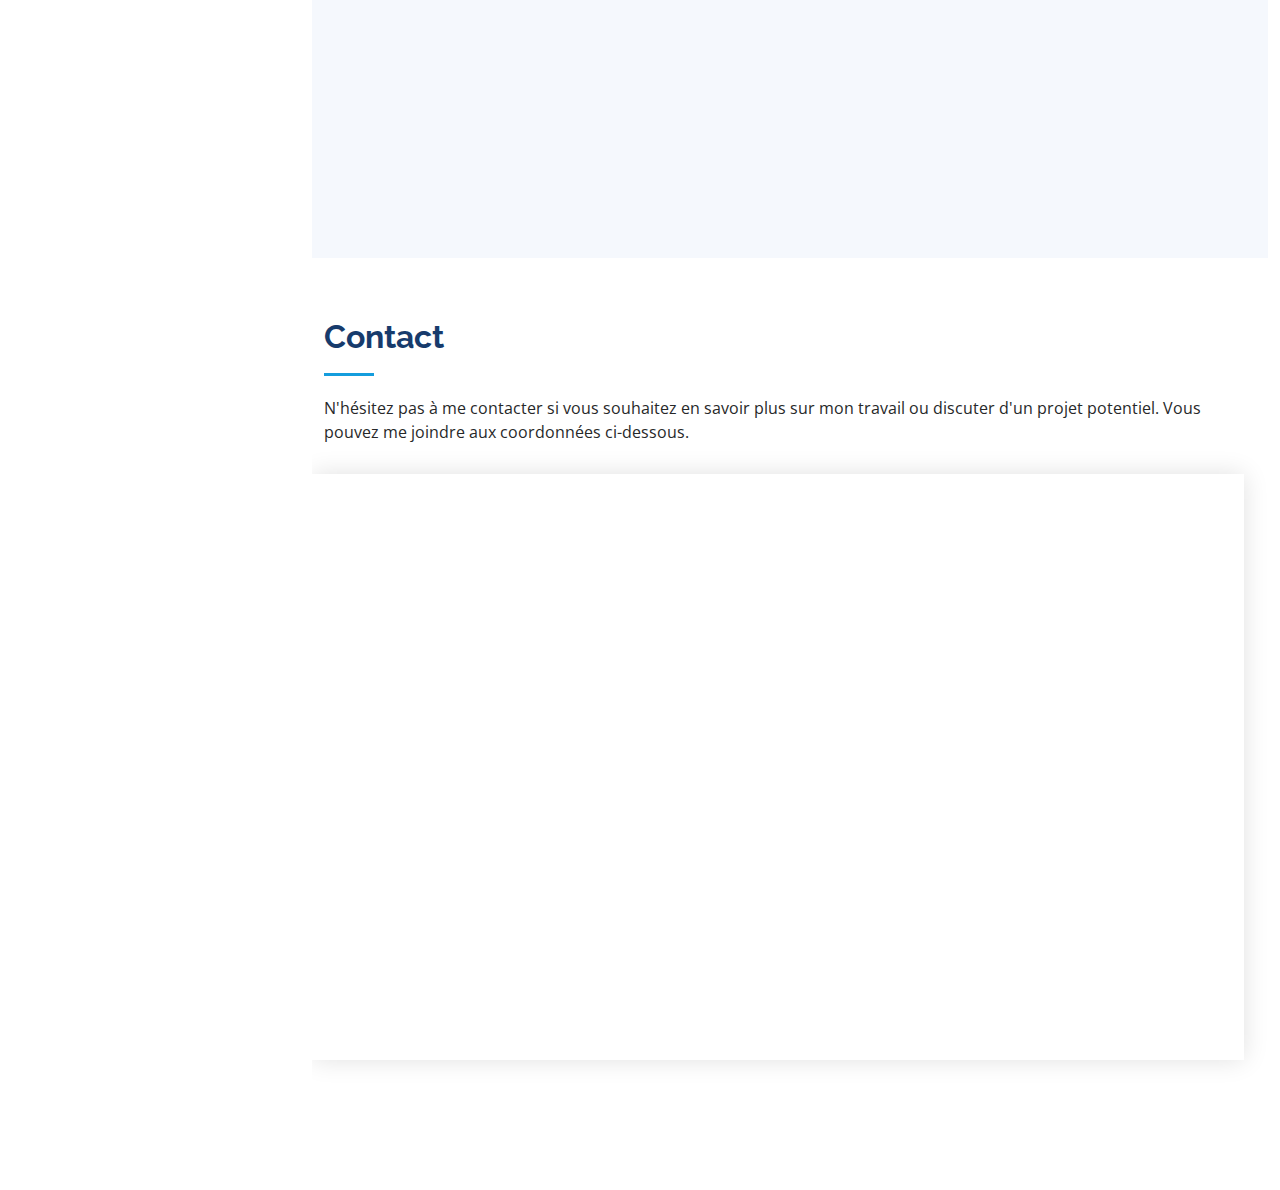
==== commit d87cc08c: "update formation" ====
--- a/index.html
+++ b/index.html
@@ -127,7 +127,6 @@
                     <div class="col-lg-8 pt-4 pt-lg-0 content" data-aos="fade-left">
                         <h3>Développeur.</h3>
                         <p class="fst-italic">
-
                             Organisé, Assidu,
                             Passionné, Créatif,
                             Motivé
@@ -137,16 +136,17 @@
                                 <ul>
                                     <li><i class="bi bi-chevron-right"></i> <strong>Age:</strong> <span>20</span></li>
                                     <li>
-                                        <i class="bi bi-chevron-right"></i> <strong>Diplôme:</strong> <span>
-                                            <ul>
-                                                <li> Baccalauréat General options: NSI,PC</li>
-                                                <li>BTS SIO option: SLAM</li>
-                                            </ul>
+                                        <i class="bi bi-chevron-right"></i>
+                                        <strong>Diplôme:</strong>
+                                        <span>
+                                                Baccalauréat General options: NSI,PC
+                                                BTS SIO option: SLAM
                                         </span>
                                     </li>
                                     <li>
-                                        <i class="bi bi-chevron-right"></i> <strong>Diplôme en formation:</strong>
-                                        <span>Bachelor DI options: FullStack / DevOps </span>
+                                        <i class="bi bi-chevron-right"></i>
+                                        <strong>Diplôme en formation:</strong>
+                                        Bachelor DI options: FullStack / DevOps
                                     </li>
                                     <li>
                                         <i class="bi bi-chevron-right"></i> <strong>Email:</strong> <a href="mailto:titouan@clapier.com">titouan@clapier.com</a>
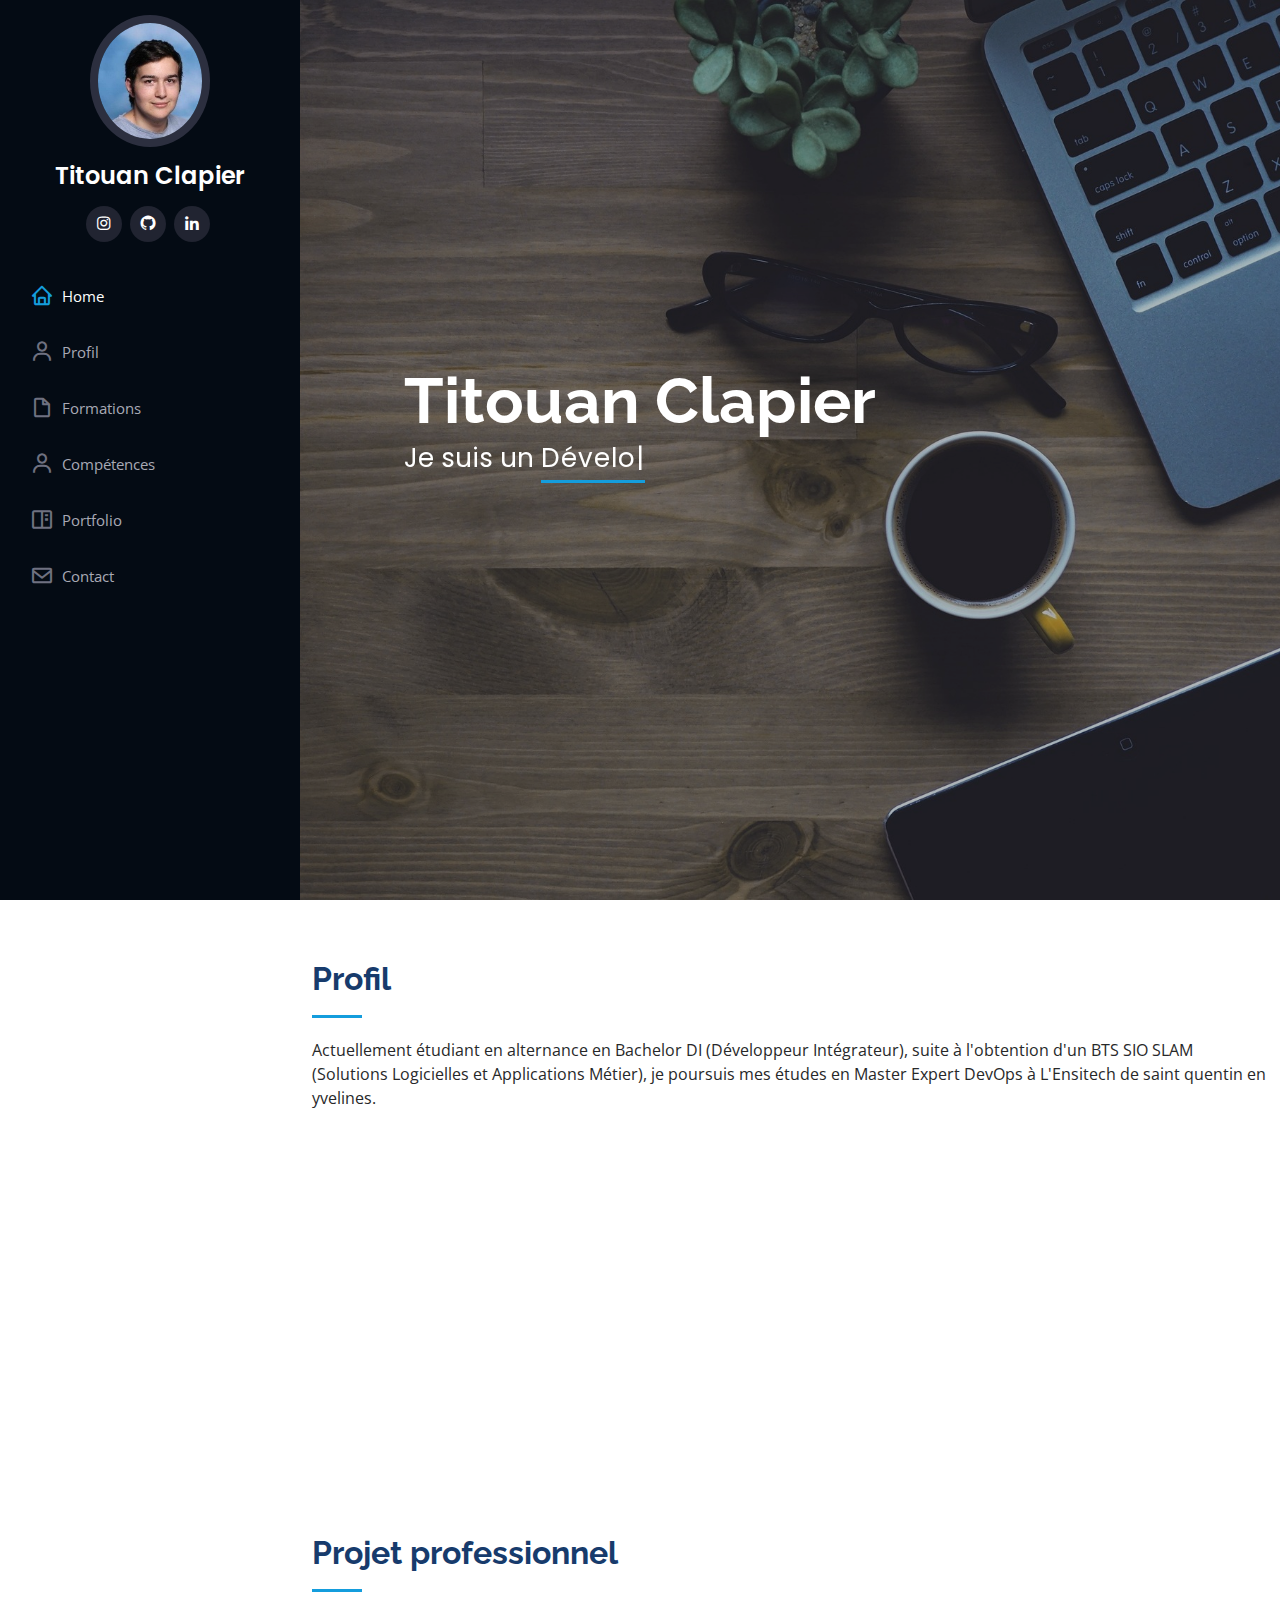
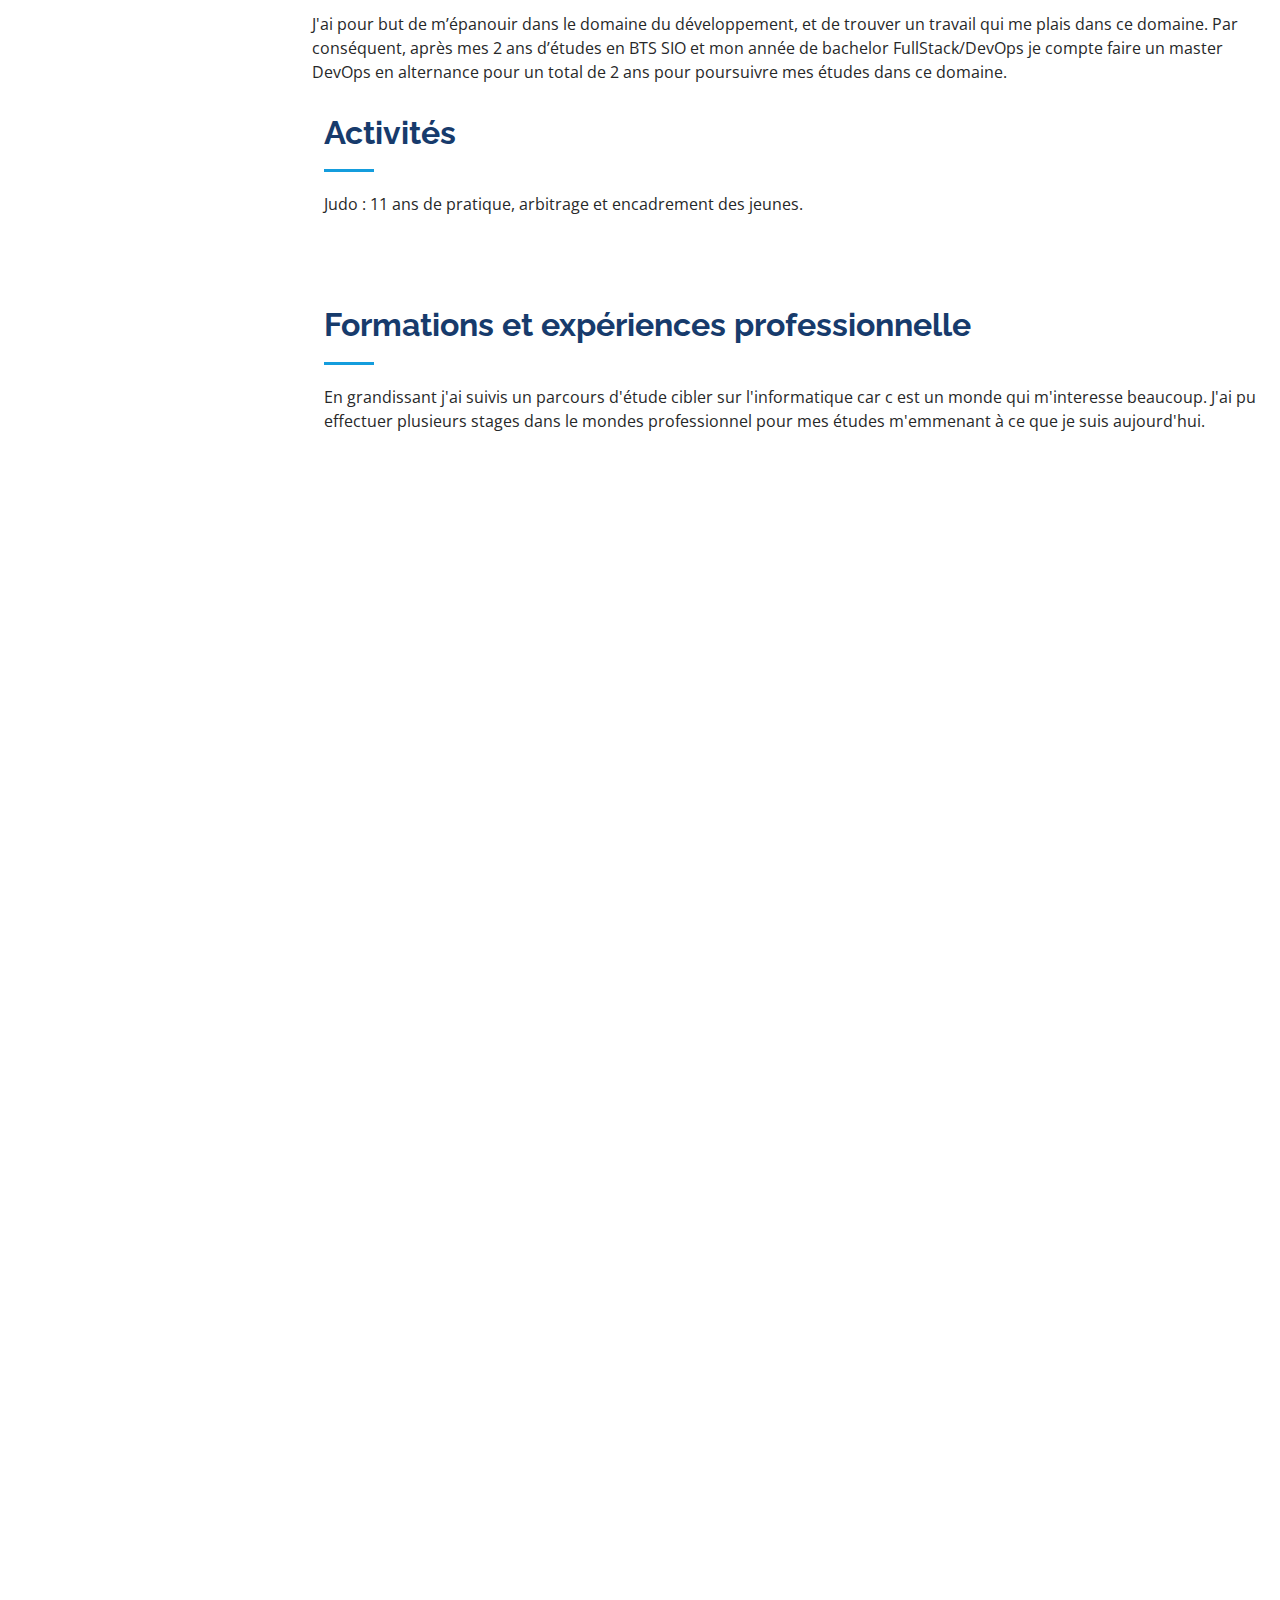
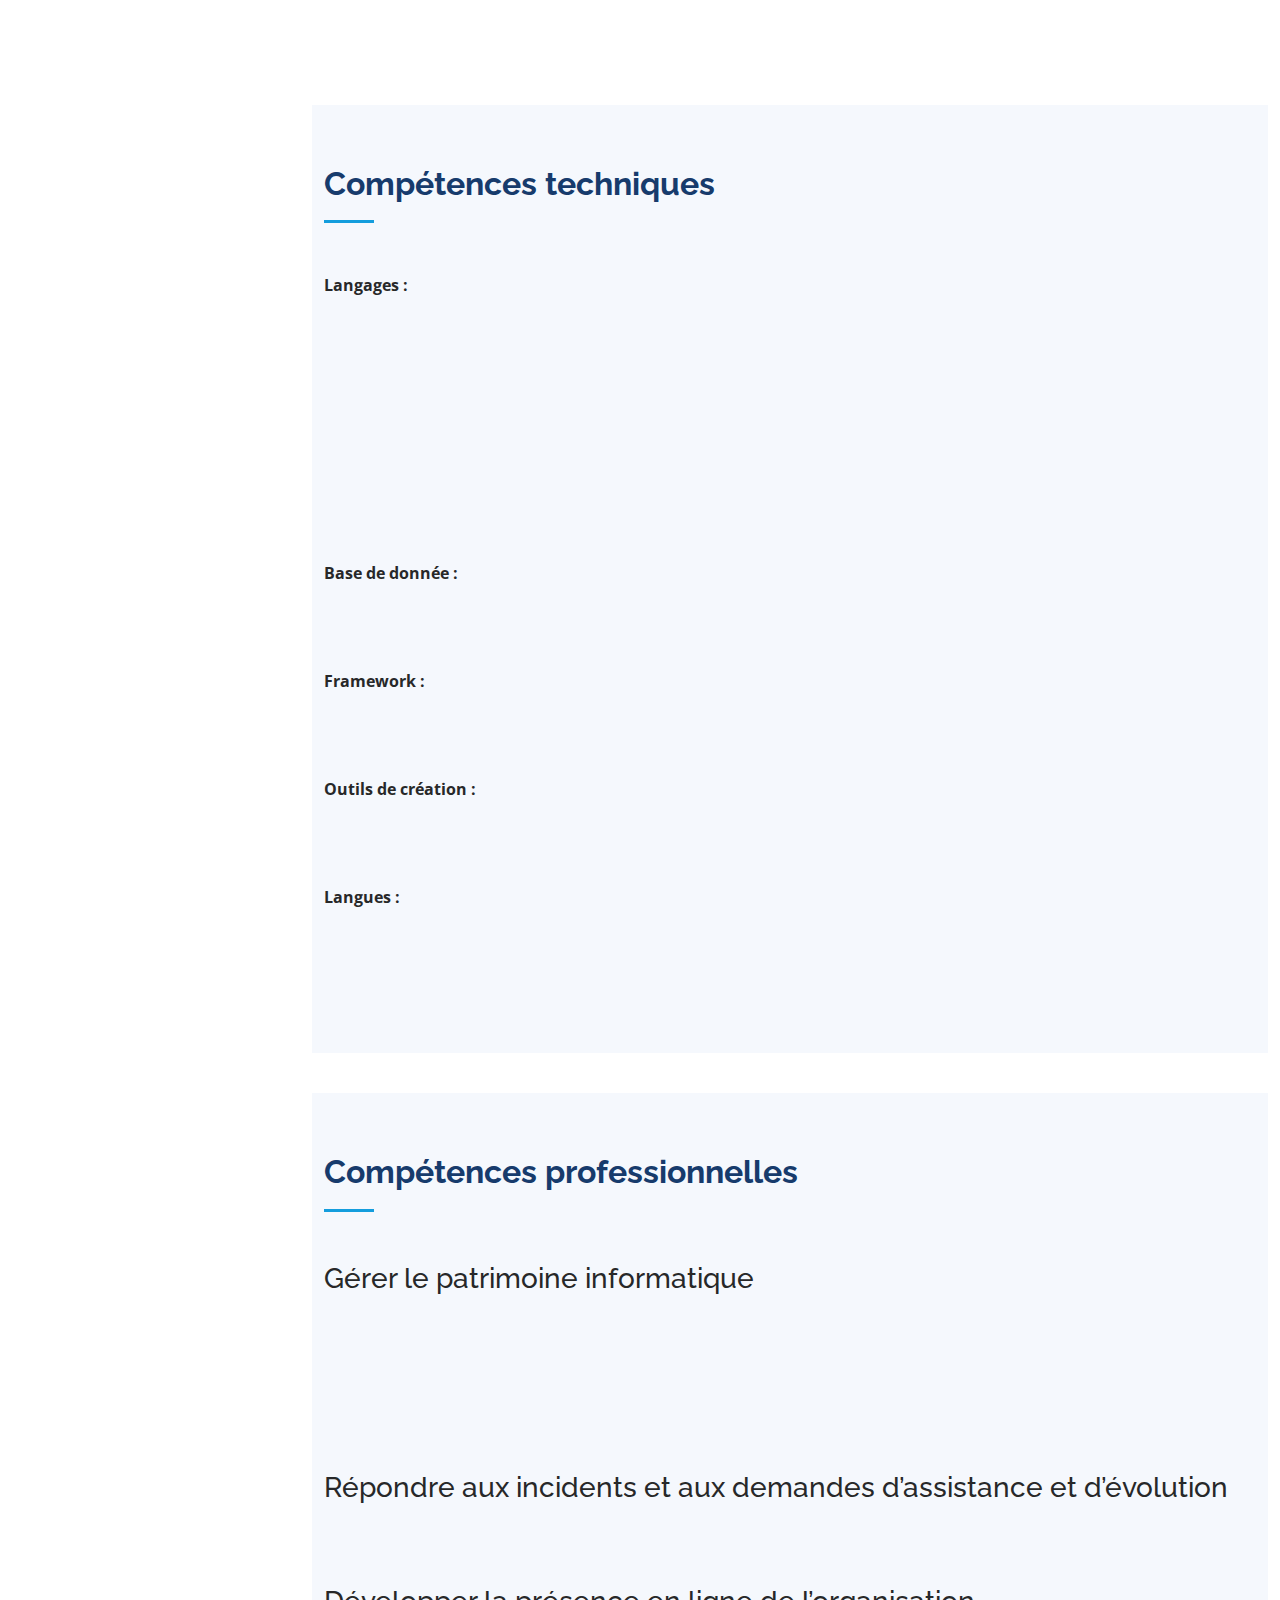
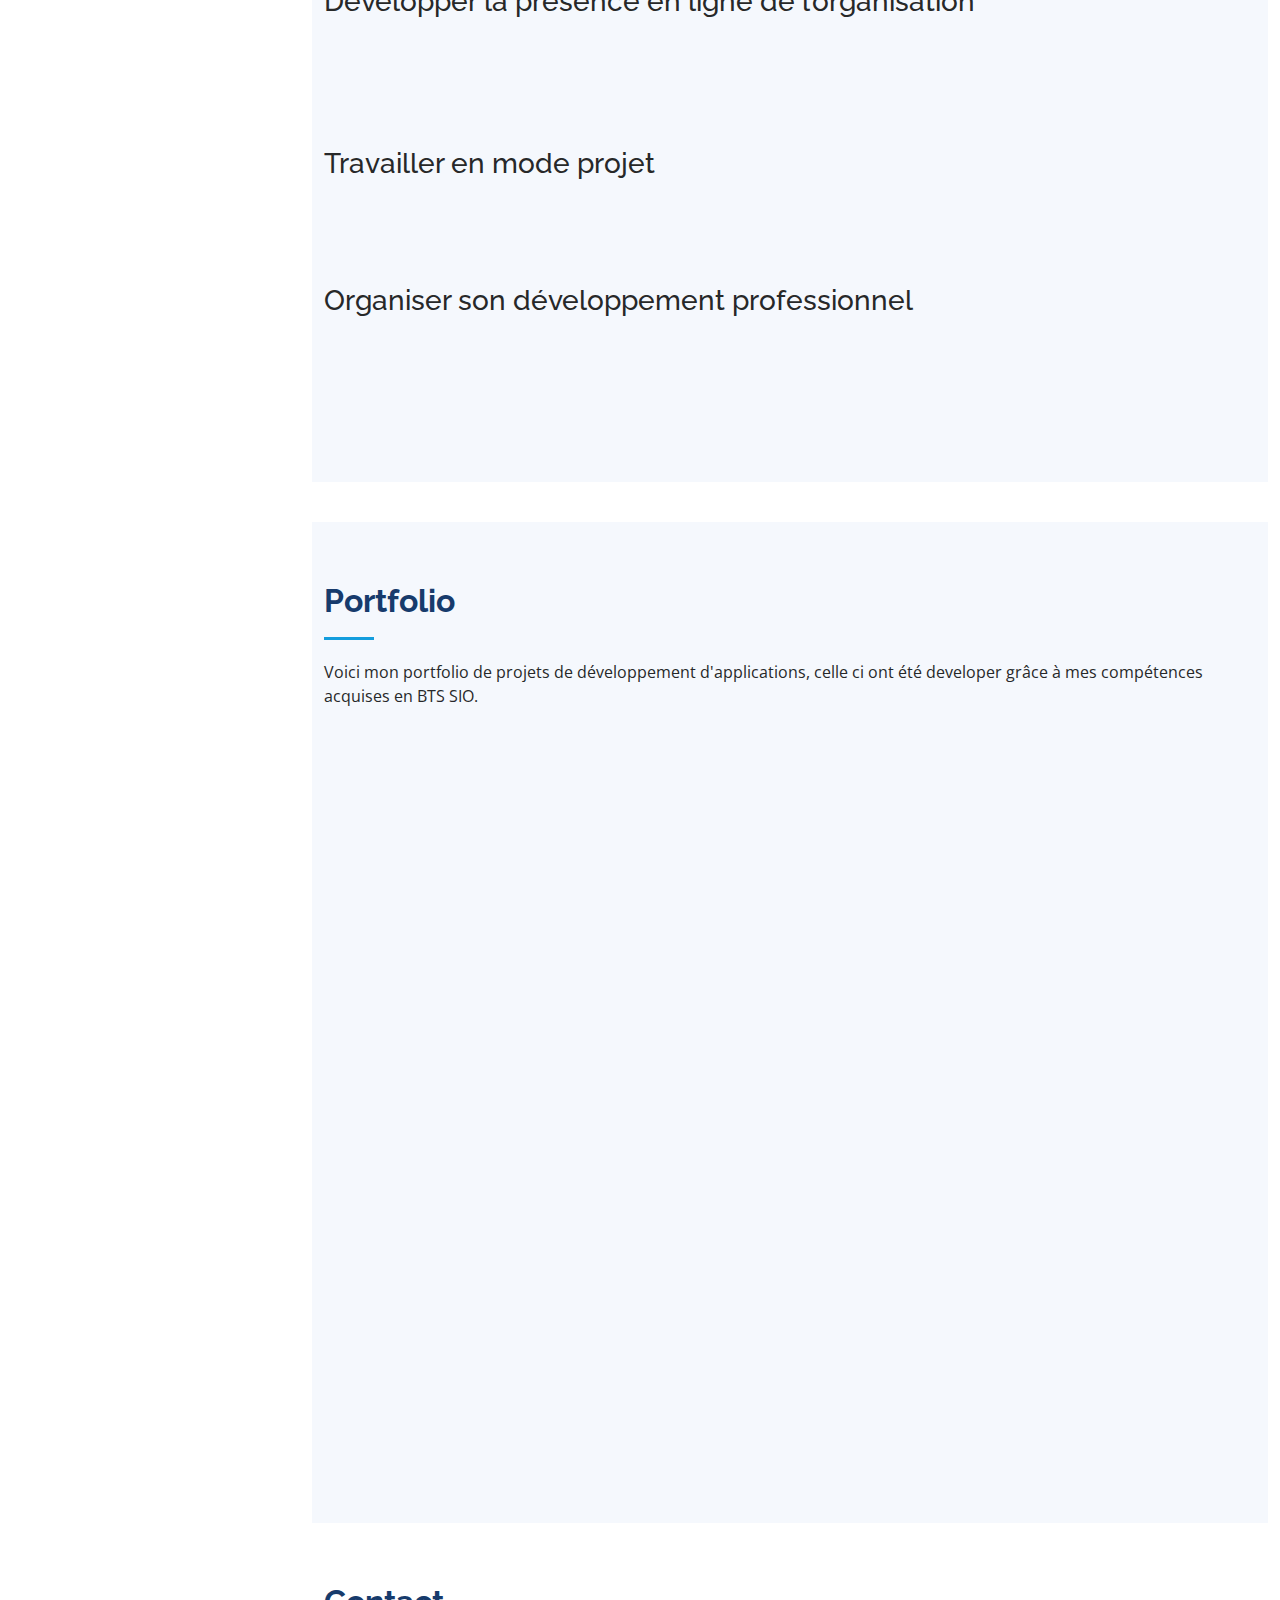
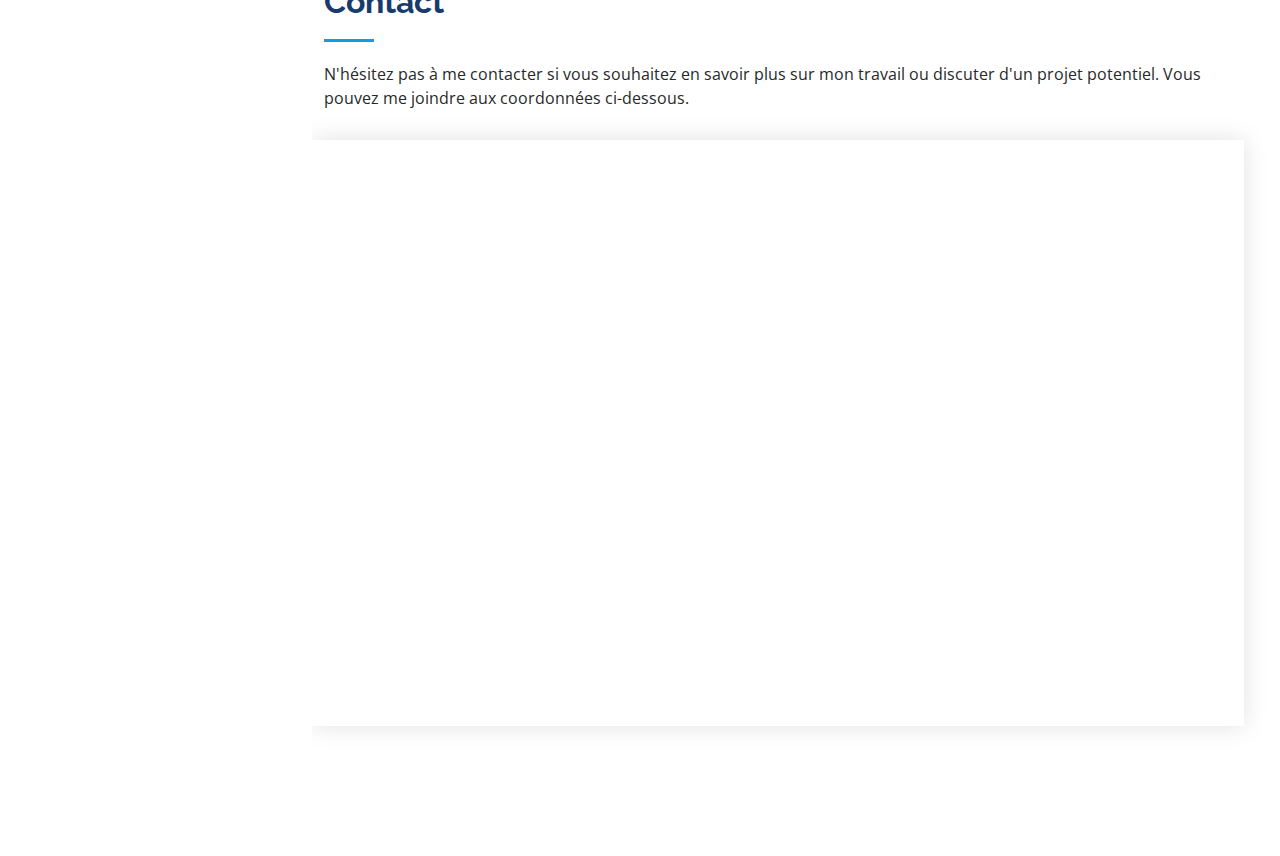
==== commit 6b65bf49: "ajout bikefixer" ====
--- a/index.html
+++ b/index.html
@@ -138,15 +138,13 @@
                                     <li>
                                         <i class="bi bi-chevron-right"></i>
                                         <strong>Diplôme:</strong>
-                                        <span>
-                                                Baccalauréat General options: NSI,PC
-                                                BTS SIO option: SLAM
-                                        </span>
+                                        Baccalauréat General options: NSI,PC
+                                        <br> BTS SIO option: SLAM
                                     </li>
                                     <li>
                                         <i class="bi bi-chevron-right"></i>
-                                        <strong>Diplôme en formation:</strong>
-                                        Bachelor DI options: FullStack / DevOps
+                                        <strong>Diplôme en formation: </strong>Bachelor DI options: FullStack / DevOps
+
                                     </li>
                                     <li>
                                         <i class="bi bi-chevron-right"></i> <strong>Email:</strong> <a href="mailto:titouan@clapier.com">titouan@clapier.com</a>
@@ -644,50 +642,64 @@
                             </div>
                         </div>
 
-                        <div class="col-lg-4 col-md-6 portfolio-item filter-wordpress">
+                        <div class="col-lg-4 col-md-6 portfolio-item filter-web">
                             <div class="portfolio-wrap">
-                                <img src="assets/img/portfolio/portfolio-5.jpg" class="img-fluid" alt="">
+                                <img src="assets/img/portfolio/portfolio-3.jpg" class="img-fluid" alt="">
                                 <div class="portfolio-links">
-                                    <a href="assets/img/portfolio/portfolio-5.jpg" data-gallery="portfolioGallery"
-                                       class="portfolio-lightbox" title="Lycee saint-charles sainte croix">
-                                        <i class="bx bx-plus"></i>
-                                    </a>
-                                    <a href="portfolio-details5.html" title="More Details">
+                                    <a href="assets/img/portfolio/portfolio-3.jpg" data-gallery="portfolioGallery"
+                                       class="portfolio-lightbox" title="BikeFixer (En cour de création)"><i class="bx bx-plus"></i></a>
+                                    <a href="portfolio-details3.html" title="More Details">
                                         <i class="bx bx-link"></i>
                                     </a>
                                 </div>
                             </div>
                         </div>
-
-                        <div class="col-lg-4 col-md-6 portfolio-item filter-wordpress">
-                            <div class="portfolio-wrap">
-                                <img src="assets/img/portfolio/portfolio-6.jpg" class="img-fluid" alt="">
-                                <div class="portfolio-links">
-                                    <a href="assets/img/portfolio/portfolio-6.jpg" data-gallery="portfolioGallery"
-                                       class="portfolio-lightbox" title="Bain De Mer">
-                                        <i class="bx bx-plus"></i>
-                                    </a>
-                                    <a href="portfolio-details6.html" title="More Details">
-                                        <i class="bx bx-link"></i>
-                                    </a>
-                                </div>
-                            </div>
-                        </div>
-
-                        <div class="col-lg-4 col-md-6 portfolio-item filter-web">
-                            <div class="portfolio-wrap">
-                                <img src="assets/img/portfolio/portfolio-7.jpg" class="img-fluid" alt="">
-                                <div class="portfolio-links">
-                                    <a href="assets/img/portfolio/portfolio-7.jpg" data-gallery="portfolioGallery"
-                                       class="portfolio-lightbox" title="CyrilDenize">
-                                        <i class="bx bx-plus"></i>
-                                    </a>
-                                    <a href="portfolio-details7.html" title="More Details">
-                                        <i class="bx bx-link"></i>
-                                    </a>
-                                </div>
-                            </div>
-                        </div>
+                        <!----
+    <div class="col-lg-4 col-md-6 portfolio-item filter-wordpress">
+        <div class="portfolio-wrap">
+            <img src="assets/img/portfolio/portfolio-5.jpg" class="img-fluid" alt="">
+            <div class="portfolio-links">
+                <a href="assets/img/portfolio/portfolio-5.jpg" data-gallery="portfolioGallery"
+                   class="portfolio-lightbox" title="Lycee saint-charles sainte croix">
+                    <i class="bx bx-plus"></i>
+                </a>
+                <a href="portfolio-details5.html" title="More Details">
+                    <i class="bx bx-link"></i>
+                </a>
+            </div>
+        </div>
+    </div>
+
+    <div class="col-lg-4 col-md-6 portfolio-item filter-wordpress">
+        <div class="portfolio-wrap">
+            <img src="assets/img/portfolio/portfolio-6.jpg" class="img-fluid" alt="">
+            <div class="portfolio-links">
+                <a href="assets/img/portfolio/portfolio-6.jpg" data-gallery="portfolioGallery"
+                   class="portfolio-lightbox" title="Bain De Mer">
+                    <i class="bx bx-plus"></i>
+                </a>
+                <a href="portfolio-details6.html" title="More Details">
+                    <i class="bx bx-link"></i>
+                </a>
+            </div>
+        </div>
+    </div>
+
+    <div class="col-lg-4 col-md-6 portfolio-item filter-web">
+        <div class="portfolio-wrap">
+            <img src="assets/img/portfolio/portfolio-7.jpg" class="img-fluid" alt="">
+            <div class="portfolio-links">
+                <a href="assets/img/portfolio/portfolio-7.jpg" data-gallery="portfolioGallery"
+                   class="portfolio-lightbox" title="CyrilDenize">
+                    <i class="bx bx-plus"></i>
+                </a>
+                <a href="portfolio-details7.html" title="More Details">
+                    <i class="bx bx-link"></i>
+                </a>
+            </div>
+        </div>
+    </div>
+    --->
                     </div>
                 </div>
             </section><!-- End Portfolio Section -->
